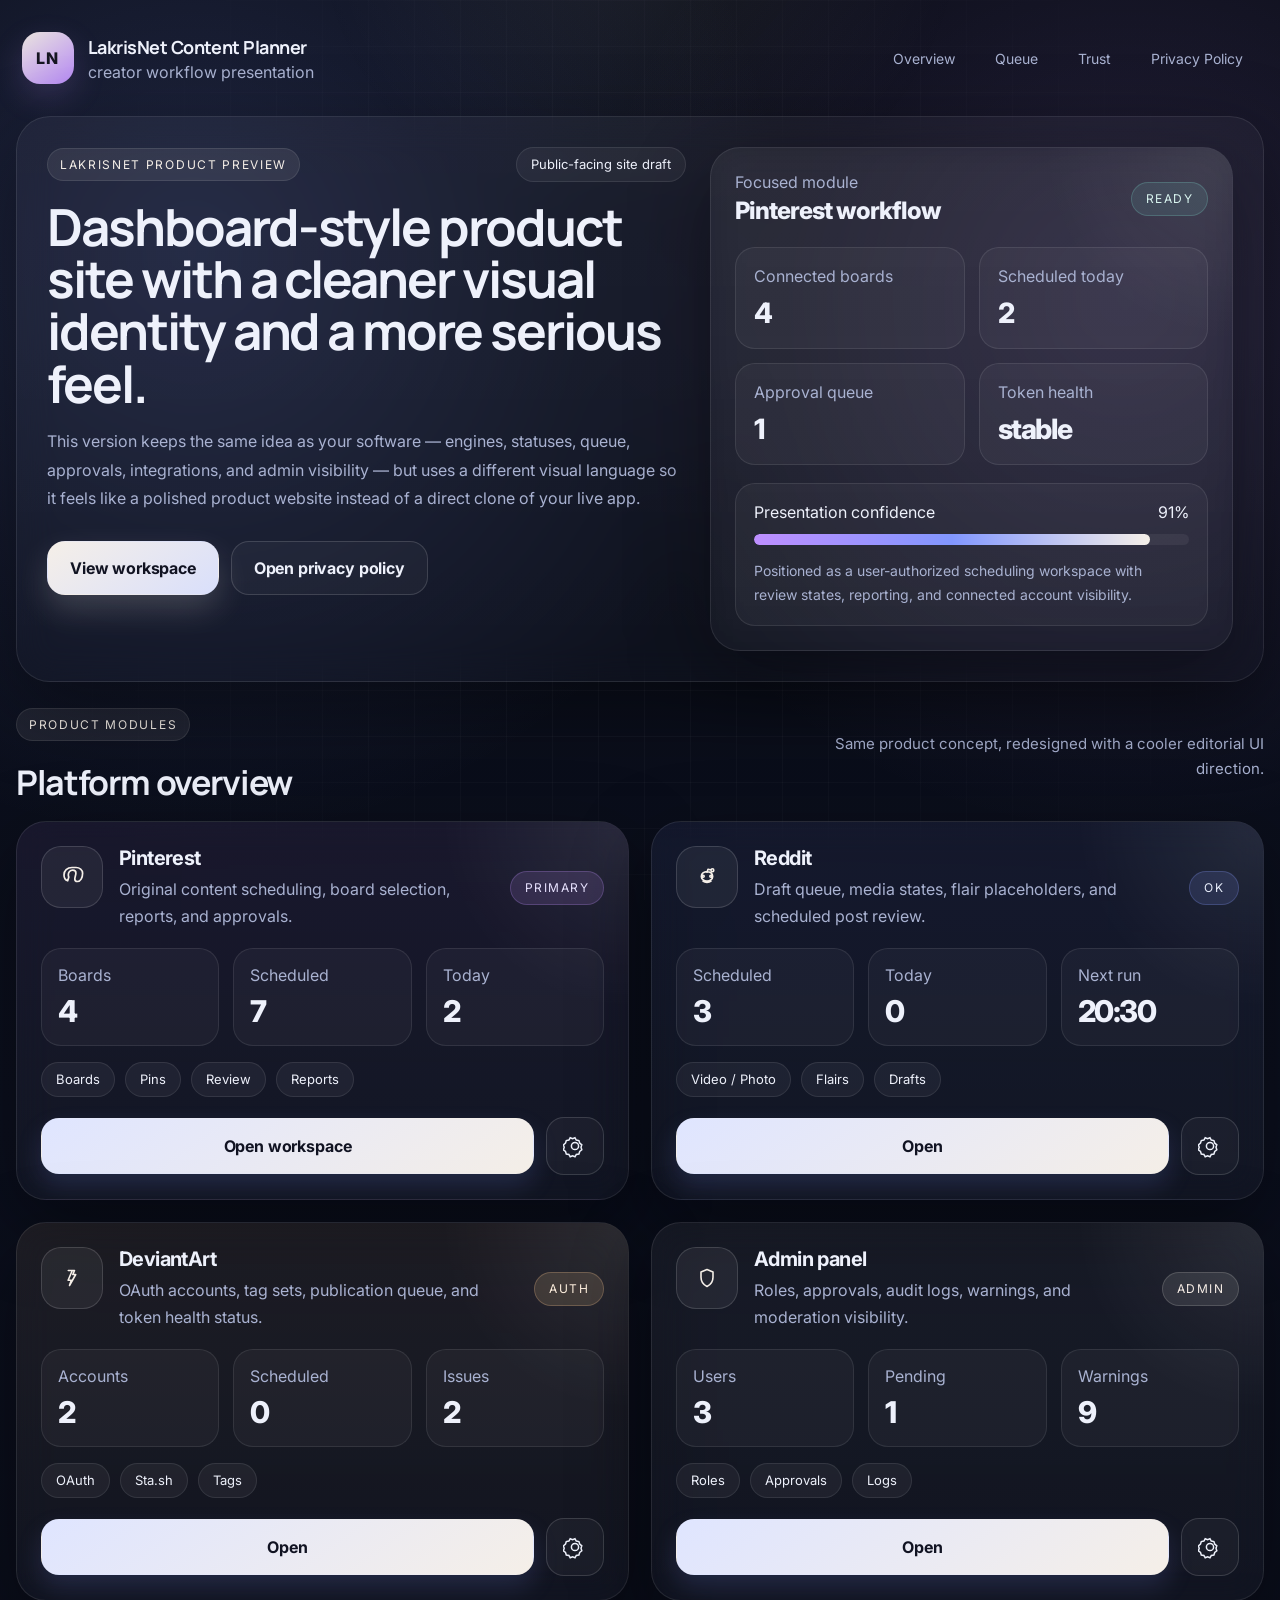
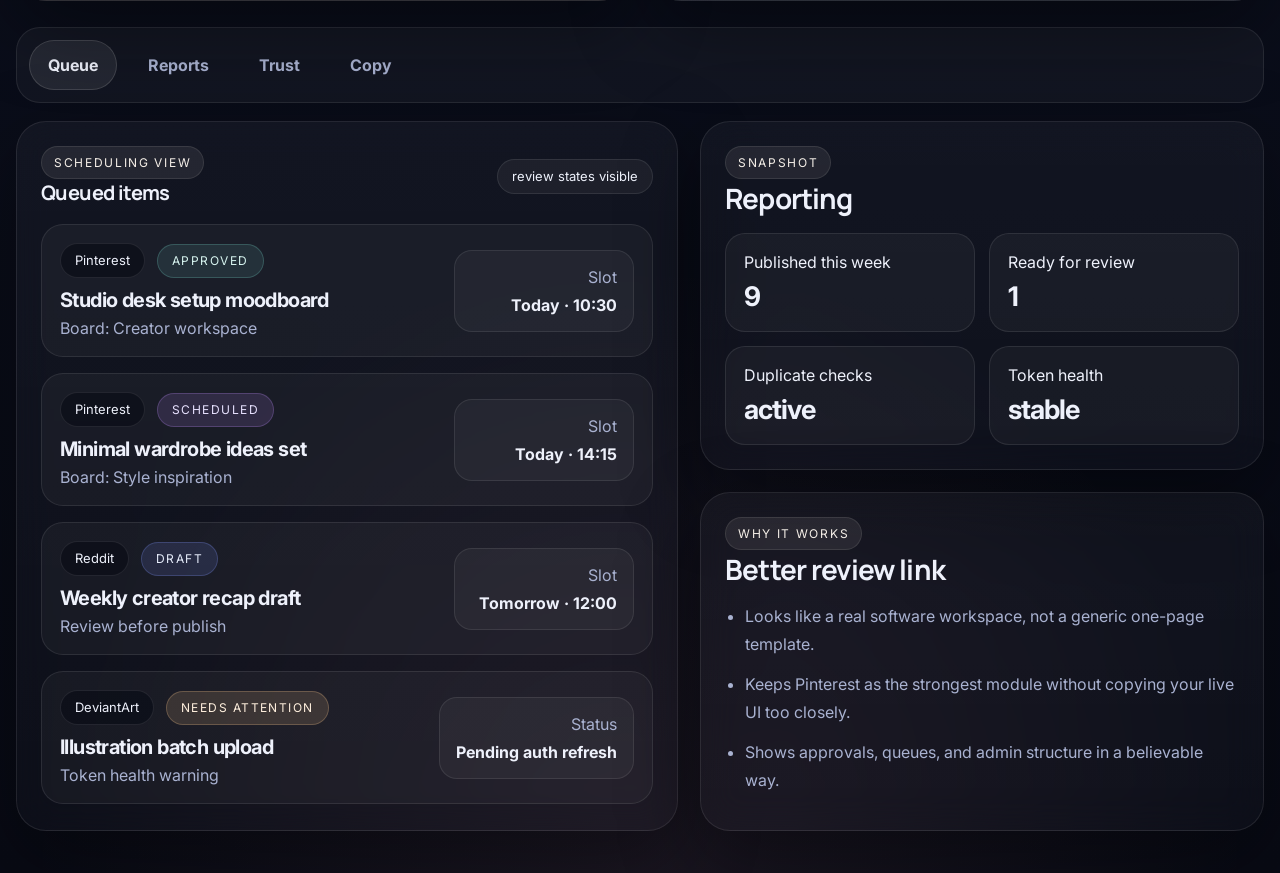
==== index.html @ 3a04eeb3 "v2" ====
<!doctype html>
<html lang="en">
  <head>
    <meta charset="UTF-8" />
    <meta name="viewport" content="width=device-width, initial-scale=1.0" />
    <title>LakrisNet Content Planner</title>
    <meta
      name="description"
      content="LakrisNet Content Planner — a polished publishing workspace mockup for Pinterest-ready creator workflows."
    />
    <link rel="preconnect" href="https://fonts.googleapis.com" />
    <link rel="preconnect" href="https://fonts.gstatic.com" crossorigin />
    <link
      href="https://fonts.googleapis.com/css2?family=Inter:wght@400;500;600;700;800&family=Manrope:wght@600;700;800&display=swap"
      rel="stylesheet"
    />
    <link rel="stylesheet" href="styles.css" />
  </head>
  <body>
    <div class="site-bg"></div>
    <div class="page-shell">
      <header class="topbar">
        <a class="brand" href="#top">
          <span class="brand-mark">LN</span>
          <span class="brand-copy">
            <strong>LakrisNet Content Planner</strong>
            <span>creator workflow presentation</span>
          </span>
        </a>

        <nav class="topnav">
          <a href="#overview">Overview</a>
          <a href="#queue">Queue</a>
          <a href="#trust">Trust</a>
          <a href="privacy-policy.html">Privacy Policy</a>
        </nav>
      </header>

      <main>
        <section class="hero-panel" id="top">
          <div class="hero-copy">
            <div class="eyebrow-row">
              <span class="eyebrow">LakrisNet Product Preview</span>
              <span class="soft-pill">Public-facing site draft</span>
            </div>
            <h1>Dashboard-style product site with a cleaner visual identity and a more serious feel.</h1>
            <p>
              This version keeps the same idea as your software — engines, statuses, queue, approvals,
              integrations, and admin visibility — but uses a different visual language so it feels like a
              polished product website instead of a direct clone of your live app.
            </p>
            <div class="cta-row">
              <a class="btn btn-primary" href="#overview">View workspace</a>
              <a class="btn btn-secondary" href="privacy-policy.html">Open privacy policy</a>
            </div>
          </div>

          <aside class="hero-snapshot">
            <div class="snapshot-card">
              <div class="snapshot-top">
                <div>
                  <div class="snapshot-label">Focused module</div>
                  <div class="snapshot-title">Pinterest workflow</div>
                </div>
                <span class="badge badge-ready">ready</span>
              </div>

              <div class="snapshot-grid">
                <div class="stat-card">
                  <span class="stat-label">Connected boards</span>
                  <strong class="stat-value">4</strong>
                </div>
                <div class="stat-card">
                  <span class="stat-label">Scheduled today</span>
                  <strong class="stat-value">2</strong>
                </div>
                <div class="stat-card">
                  <span class="stat-label">Approval queue</span>
                  <strong class="stat-value">1</strong>
                </div>
                <div class="stat-card">
                  <span class="stat-label">Token health</span>
                  <strong class="stat-value">stable</strong>
                </div>
              </div>

              <div class="progress-card">
                <div class="progress-head">
                  <span>Presentation confidence</span>
                  <span>91%</span>
                </div>
                <div class="progress-track">
                  <span class="progress-fill"></span>
                </div>
                <p>
                  Positioned as a user-authorized scheduling workspace with review states, reporting, and
                  connected account visibility.
                </p>
              </div>
            </div>
          </aside>
        </section>

        <section class="workspace-block" id="overview">
          <div class="section-head">
            <div>
              <span class="section-kicker">Product modules</span>
              <h2>Platform overview</h2>
            </div>
            <div class="section-note">Same product concept, redesigned with a cooler editorial UI direction.</div>
          </div>

          <div class="engine-grid">
            <article class="engine-card accent-pinterest">
              <div class="engine-head">
                <div class="engine-id">
                  <span class="icon-wrap">
                    <svg viewBox="0 0 24 24" aria-hidden="true"><path d="M12 2.5c-4.9 0-8 3.3-8 7.4 0 2.8 1.3 5 3.7 5.9l1.1-3.7c-.3-.7-.5-1.5-.5-2.4 0-2.4 1.7-4.6 4.4-4.6 2.1 0 3.2 1.3 3.2 2.9 0 1.8-1.1 4.4-1.1 5.9 0 1.4 1 2.6 2.6 2.6 3.1 0 5.2-3.7 5.2-8.2 0-3.5-3-5.8-6.6-5.8z" fill="none" stroke="currentColor" stroke-width="1.7" stroke-linecap="round" stroke-linejoin="round"/></svg>
                  </span>
                  <div>
                    <h3>Pinterest</h3>
                    <p>Original content scheduling, board selection, reports, and approvals.</p>
                  </div>
                </div>
                <span class="badge badge-primary">primary</span>
              </div>

              <div class="metric-row">
                <div class="mini-metric"><span>Boards</span><strong>4</strong></div>
                <div class="mini-metric"><span>Scheduled</span><strong>7</strong></div>
                <div class="mini-metric"><span>Today</span><strong>2</strong></div>
              </div>

              <div class="chip-row">
                <span class="chip">Boards</span>
                <span class="chip">Pins</span>
                <span class="chip">Review</span>
                <span class="chip">Reports</span>
              </div>

              <div class="card-actions">
                <button class="btn btn-card">Open workspace</button>
                <button class="icon-btn" aria-label="Pinterest settings">
                  <svg viewBox="0 0 24 24"><path d="M12 3.8l1.3 2.3 2.6.5.8 2.5 2.1 1.7-.8 2.5.8 2.5-2.1 1.7-.8 2.5-2.6.5-1.3 2.3-2.4-1-2.4 1-1.3-2.3-2.6-.5-.8-2.5-2.1-1.7.8-2.5-.8-2.5 2.1-1.7.8-2.5 2.6-.5 1.3-2.3 2.4 1zM12 8.4A3.6 3.6 0 1 0 12 15.6A3.6 3.6 0 1 0 12 8.4z" fill="none" stroke="currentColor" stroke-width="1.5"/></svg>
                </button>
              </div>
            </article>

            <article class="engine-card accent-reddit">
              <div class="engine-head">
                <div class="engine-id">
                  <span class="icon-wrap">
                    <svg viewBox="0 0 24 24" aria-hidden="true"><path d="M8 16.2c1 .8 2.4 1.2 4 1.2s3-.4 4-1.2M8.2 10.2a1 1 0 1 0 0 2 1 1 0 0 0 0-2zm7.6 0a1 1 0 1 0 0 2 1 1 0 0 0 0-2zM12 7.3l1-3 3 .7M6.3 11.4c0-2.7 2.6-4.8 5.7-4.8 3.1 0 5.7 2.1 5.7 4.8 0 2.6-2.6 4.7-5.7 4.7-3.1 0-5.7-2.1-5.7-4.7zm11.1-4.8a1.4 1.4 0 1 0 0-2.8 1.4 1.4 0 0 0 0 2.8z" fill="none" stroke="currentColor" stroke-width="1.6" stroke-linecap="round" stroke-linejoin="round"/></svg>
                  </span>
                  <div>
                    <h3>Reddit</h3>
                    <p>Draft queue, media states, flair placeholders, and scheduled post review.</p>
                  </div>
                </div>
                <span class="badge badge-neutral">ok</span>
              </div>

              <div class="metric-row">
                <div class="mini-metric"><span>Scheduled</span><strong>3</strong></div>
                <div class="mini-metric"><span>Today</span><strong>0</strong></div>
                <div class="mini-metric"><span>Next run</span><strong>20:30</strong></div>
              </div>

              <div class="chip-row">
                <span class="chip">Video / Photo</span>
                <span class="chip">Flairs</span>
                <span class="chip">Drafts</span>
              </div>

              <div class="card-actions">
                <button class="btn btn-card">Open</button>
                <button class="icon-btn" aria-label="Reddit settings">
                  <svg viewBox="0 0 24 24"><path d="M12 3.8l1.3 2.3 2.6.5.8 2.5 2.1 1.7-.8 2.5.8 2.5-2.1 1.7-.8 2.5-2.6.5-1.3 2.3-2.4-1-2.4 1-1.3-2.3-2.6-.5-.8-2.5-2.1-1.7.8-2.5-.8-2.5 2.1-1.7.8-2.5 2.6-.5 1.3-2.3 2.4 1zM12 8.4A3.6 3.6 0 1 0 12 15.6A3.6 3.6 0 1 0 12 8.4z" fill="none" stroke="currentColor" stroke-width="1.5"/></svg>
                </button>
              </div>
            </article>

            <article class="engine-card accent-da">
              <div class="engine-head">
                <div class="engine-id">
                  <span class="icon-wrap">
                    <svg viewBox="0 0 24 24" aria-hidden="true"><path d="M8.3 4.5h6.2l-1.7 4h2.9l-6.2 11 1.8-5.2H8.1l4.2-9.8z" fill="none" stroke="currentColor" stroke-width="1.6" stroke-linejoin="round"/></svg>
                  </span>
                  <div>
                    <h3>DeviantArt</h3>
                    <p>OAuth accounts, tag sets, publication queue, and token health status.</p>
                  </div>
                </div>
                <span class="badge badge-warning">auth</span>
              </div>

              <div class="metric-row">
                <div class="mini-metric"><span>Accounts</span><strong>2</strong></div>
                <div class="mini-metric"><span>Scheduled</span><strong>0</strong></div>
                <div class="mini-metric"><span>Issues</span><strong>2</strong></div>
              </div>

              <div class="chip-row">
                <span class="chip">OAuth</span>
                <span class="chip">Sta.sh</span>
                <span class="chip">Tags</span>
              </div>

              <div class="card-actions">
                <button class="btn btn-card">Open</button>
                <button class="icon-btn" aria-label="DeviantArt settings">
                  <svg viewBox="0 0 24 24"><path d="M12 3.8l1.3 2.3 2.6.5.8 2.5 2.1 1.7-.8 2.5.8 2.5-2.1 1.7-.8 2.5-2.6.5-1.3 2.3-2.4-1-2.4 1-1.3-2.3-2.6-.5-.8-2.5-2.1-1.7.8-2.5-.8-2.5 2.1-1.7.8-2.5 2.6-.5 1.3-2.3 2.4 1zM12 8.4A3.6 3.6 0 1 0 12 15.6A3.6 3.6 0 1 0 12 8.4z" fill="none" stroke="currentColor" stroke-width="1.5"/></svg>
                </button>
              </div>
            </article>

            <article class="engine-card accent-admin">
              <div class="engine-head">
                <div class="engine-id">
                  <span class="icon-wrap">
                    <svg viewBox="0 0 24 24" aria-hidden="true"><path d="M12 3.6l6 2.4v5.3c0 4-2.4 7.5-6 9.1-3.6-1.6-6-5.1-6-9.1V6l6-2.4z" fill="none" stroke="currentColor" stroke-width="1.6" stroke-linejoin="round"/></svg>
                  </span>
                  <div>
                    <h3>Admin panel</h3>
                    <p>Roles, approvals, audit logs, warnings, and moderation visibility.</p>
                  </div>
                </div>
                <span class="badge badge-soft">admin</span>
              </div>

              <div class="metric-row">
                <div class="mini-metric"><span>Users</span><strong>3</strong></div>
                <div class="mini-metric"><span>Pending</span><strong>1</strong></div>
                <div class="mini-metric"><span>Warnings</span><strong>9</strong></div>
              </div>

              <div class="chip-row">
                <span class="chip">Roles</span>
                <span class="chip">Approvals</span>
                <span class="chip">Logs</span>
              </div>

              <div class="card-actions">
                <button class="btn btn-card">Open</button>
                <button class="icon-btn" aria-label="Admin settings">
                  <svg viewBox="0 0 24 24"><path d="M12 3.8l1.3 2.3 2.6.5.8 2.5 2.1 1.7-.8 2.5.8 2.5-2.1 1.7-.8 2.5-2.6.5-1.3 2.3-2.4-1-2.4 1-1.3-2.3-2.6-.5-.8-2.5-2.1-1.7.8-2.5-.8-2.5 2.1-1.7.8-2.5 2.6-.5 1.3-2.3 2.4 1zM12 8.4A3.6 3.6 0 1 0 12 15.6A3.6 3.6 0 1 0 12 8.4z" fill="none" stroke="currentColor" stroke-width="1.5"/></svg>
                </button>
              </div>
            </article>
          </div>
        </section>

        <section class="tab-block" id="queue">
          <div class="tabs" role="tablist" aria-label="site sections">
            <button class="tab-btn is-active" data-tab="queue-panel">Queue</button>
            <button class="tab-btn" data-tab="reports-panel">Reports</button>
            <button class="tab-btn" data-tab="trust-panel">Trust</button>
            <button class="tab-btn" data-tab="copy-panel">Copy</button>
          </div>

          <div class="tab-panel is-active" id="queue-panel">
            <div class="queue-layout">
              <div class="surface-panel">
                <div class="panel-head">
                  <div>
                    <span class="section-kicker">Scheduling view</span>
                    <h2>Queued items</h2>
                  </div>
                  <span class="soft-pill">review states visible</span>
                </div>

                <div class="queue-list">
                  <article class="queue-card">
                    <div>
                      <div class="queue-tags"><span class="chip chip-dark">Pinterest</span><span class="badge badge-ready">approved</span></div>
                      <h3>Studio desk setup moodboard</h3>
                      <p>Board: Creator workspace</p>
                    </div>
                    <div class="queue-slot">
                      <span>Slot</span>
                      <strong>Today · 10:30</strong>
                    </div>
                  </article>

                  <article class="queue-card">
                    <div>
                      <div class="queue-tags"><span class="chip chip-dark">Pinterest</span><span class="badge badge-primary">scheduled</span></div>
                      <h3>Minimal wardrobe ideas set</h3>
                      <p>Board: Style inspiration</p>
                    </div>
                    <div class="queue-slot">
                      <span>Slot</span>
                      <strong>Today · 14:15</strong>
                    </div>
                  </article>

                  <article class="queue-card">
                    <div>
                      <div class="queue-tags"><span class="chip chip-dark">Reddit</span><span class="badge badge-neutral">draft</span></div>
                      <h3>Weekly creator recap draft</h3>
                      <p>Review before publish</p>
                    </div>
                    <div class="queue-slot">
                      <span>Slot</span>
                      <strong>Tomorrow · 12:00</strong>
                    </div>
                  </article>

                  <article class="queue-card">
                    <div>
                      <div class="queue-tags"><span class="chip chip-dark">DeviantArt</span><span class="badge badge-warning">needs attention</span></div>
                      <h3>Illustration batch upload</h3>
                      <p>Token health warning</p>
                    </div>
                    <div class="queue-slot">
                      <span>Status</span>
                      <strong>Pending auth refresh</strong>
                    </div>
                  </article>
                </div>
              </div>

              <aside class="stack-col">
                <div class="surface-panel compact-panel">
                  <div class="panel-head small-head">
                    <div>
                      <span class="section-kicker">Snapshot</span>
                      <h2>Reporting</h2>
                    </div>
                  </div>
                  <div class="summary-grid">
                    <div class="summary-card"><span>Published this week</span><strong>9</strong></div>
                    <div class="summary-card"><span>Ready for review</span><strong>1</strong></div>
                    <div class="summary-card"><span>Duplicate checks</span><strong>active</strong></div>
                    <div class="summary-card"><span>Token health</span><strong>stable</strong></div>
                  </div>
                </div>

                <div class="surface-panel compact-panel">
                  <div class="panel-head small-head">
                    <div>
                      <span class="section-kicker">Why it works</span>
                      <h2>Better review link</h2>
                    </div>
                  </div>
                  <ul class="bullet-list">
                    <li>Looks like a real software workspace, not a generic one-page template.</li>
                    <li>Keeps Pinterest as the strongest module without copying your live UI too closely.</li>
                    <li>Shows approvals, queues, and admin structure in a believable way.</li>
                  </ul>
                </div>
              </aside>
            </div>
          </div>

          <div class="tab-panel" id="reports-panel">
            <div class="dual-grid">
              <div class="surface-panel">
                <div class="panel-head">
                  <div>
                    <span class="section-kicker">First-party metrics</span>
                    <h2>Workspace reporting</h2>
                  </div>
                  <span class="soft-pill">same-account framing</span>
                </div>
                <div class="report-grid">
                  <div class="report-card"><span>Connected engines</span><strong>4</strong><p>Visible platform status overview</p></div>
                  <div class="report-card"><span>Scheduled items</span><strong>11</strong><p>Queue and approval friendly presentation</p></div>
                  <div class="report-card"><span>Approval queue</span><strong>1</strong><p>Optional internal review step</p></div>
                  <div class="report-card"><span>Audit events</span><strong>29</strong><p>Public product framing only</p></div>
                </div>
              </div>

              <div class="surface-panel">
                <div class="panel-head">
                  <div>
                    <span class="section-kicker">Module note</span>
                    <h2>Pinterest emphasis</h2>
                  </div>
                </div>
                <p class="panel-copy">
                  The site language frames Pinterest as an OAuth-based workflow for original or authorized content,
                  with board choice, scheduling, reporting, and optional review. That makes the public page look
                  more intentional and easier to defend during review.
                </p>
              </div>
            </div>
          </div>

          <div class="tab-panel" id="trust-panel">
            <div class="trust-grid" id="trust">
              <article class="trust-card">
                <h3>OAuth-based connections</h3>
                <p>Connected accounts are shown as user-authorized integrations with clear status visibility.</p>
              </article>
              <article class="trust-card">
                <h3>Approval workflow</h3>
                <p>Publishing is presented as a controlled queue with optional review and audit visibility.</p>
              </article>
              <article class="trust-card">
                <h3>First-party reporting</h3>
                <p>The public site positions reporting around the same account that scheduled the content.</p>
              </article>
              <article class="trust-card">
                <h3>Clean product framing</h3>
                <p>The copy avoids spammy wording and reads like a creator workspace for original content.</p>
              </article>
            </div>
          </div>

          <div class="tab-panel" id="copy-panel">
            <div class="dual-grid">
              <div class="surface-panel">
                <div class="panel-head">
                  <div>
                    <span class="section-kicker">Suggested site copy</span>
                    <h2>Public product summary</h2>
                  </div>
                </div>
                <div class="copy-block">
                  <p>
                    LakrisNet Content Planner is a publishing workspace for creators and small teams who manage
                    original content across connected platforms.
                  </p>
                  <p>
                    The Pinterest module lets an authenticated user connect their own account, choose boards,
                    prepare visual content, schedule individual Pins, and review posting status and first-party
                    performance information for that same account.
                  </p>
                  <p>
                    The product is presented as a controlled workflow tool with optional review, audit visibility,
                    and duplicate-prevention checks. It is not framed as a bulk automation or engagement
                    manipulation service.
                  </p>
                </div>
              </div>

              <div class="surface-panel">
                <div class="panel-head">
                  <div>
                    <span class="section-kicker">Design note</span>
                    <h2>What changed</h2>
                  </div>
                </div>
                <ul class="bullet-list">
                  <li>Different palette: navy, plum, indigo, pearl.</li>
                  <li>Buttons and icon containers are larger and cleaner.</li>
                  <li>Structure still mirrors your product idea: modules, queue, reports, admin.</li>
                </ul>
              </div>
            </div>
          </div>
        </section>
      </main>
    </div>

    <script src="app.js"></script>
  </body>
</html>
---- styles.css ----
:root {
  --bg: #0a0d18;
  --bg-2: #111528;
  --panel: rgba(19, 24, 44, 0.82);
  --panel-2: rgba(255, 255, 255, 0.04);
  --line: rgba(255, 255, 255, 0.09);
  --line-strong: rgba(255, 255, 255, 0.14);
  --text: #eef1fb;
  --muted: #a9b2d1;
  --subtle: #7f88ab;
  --blue: #8297ff;
  --plum: #be8fff;
  --pearl: #f5efe8;
  --amber: #ffc98d;
  --rose: #f4a4b8;
  --shadow: 0 26px 80px rgba(0, 0, 0, 0.38);
  --radius-xl: 30px;
  --radius-lg: 22px;
  --radius-md: 16px;
}

* { box-sizing: border-box; }
html { scroll-behavior: smooth; }
body {
  margin: 0;
  min-height: 100vh;
  font-family: Inter, system-ui, sans-serif;
  color: var(--text);
  background: radial-gradient(circle at 15% 10%, rgba(130, 151, 255, 0.18), transparent 24%),
    radial-gradient(circle at 88% 12%, rgba(190, 143, 255, 0.14), transparent 22%),
    radial-gradient(circle at 50% 100%, rgba(244, 164, 184, 0.08), transparent 24%),
    linear-gradient(180deg, #090c16 0%, #0b0f1d 45%, #080a14 100%);
}

body::before {
  content: "";
  position: fixed;
  inset: 0;
  background-image: linear-gradient(rgba(255,255,255,0.03) 1px, transparent 1px), linear-gradient(90deg, rgba(255,255,255,0.03) 1px, transparent 1px);
  background-size: 46px 46px;
  mask-image: radial-gradient(circle at center, black 35%, transparent 88%);
  pointer-events: none;
}

.site-bg {
  position: fixed;
  inset: 0;
  background: radial-gradient(circle at 50% -10%, rgba(245, 239, 232, 0.08), transparent 28%);
  pointer-events: none;
}

.page-shell {
  position: relative;
  width: min(1440px, calc(100% - 32px));
  margin: 0 auto;
  padding: 20px 0 42px;
}

.topbar {
  display: flex;
  align-items: center;
  justify-content: space-between;
  gap: 24px;
  padding: 12px 6px 24px;
}

.brand {
  display: inline-flex;
  align-items: center;
  gap: 14px;
  text-decoration: none;
  color: var(--text);
}

.brand-mark {
  display: grid;
  place-items: center;
  width: 52px;
  height: 52px;
  border-radius: 18px;
  background: linear-gradient(145deg, rgba(245, 239, 232, 0.95), rgba(190, 143, 255, 0.95));
  color: #161621;
  font-weight: 800;
  letter-spacing: .08em;
  box-shadow: 0 12px 32px rgba(190, 143, 255, 0.18);
}

.brand-copy {
  display: flex;
  flex-direction: column;
  gap: 3px;
}

.brand-copy strong {
  font-family: Manrope, Inter, sans-serif;
  font-size: 18px;
  letter-spacing: -.03em;
}

.brand-copy span,
.topnav a,
.section-note,
.snapshot-label,
.stat-label,
.mini-metric span,
.queue-card p,
.queue-slot span,
.panel-copy,
.report-card p,
.policy-main p,
.small-note,
.policy-updated,
.bullet-list li {
  color: var(--muted);
}

.topnav {
  display: flex;
  align-items: center;
  gap: 10px;
  flex-wrap: wrap;
}

.topnav a {
  text-decoration: none;
  font-size: 14px;
  padding: 10px 14px;
  border-radius: 999px;
  border: 1px solid transparent;
  transition: .2s ease;
}

.topnav a:hover {
  border-color: var(--line);
  background: rgba(255,255,255,0.04);
  color: var(--text);
}

.hero-panel,
.workspace-block,
.tab-block,
.policy-main {
  margin-top: 8px;
}

.hero-panel {
  display: grid;
  grid-template-columns: 1.1fr .9fr;
  gap: 24px;
  padding: 30px;
  background: linear-gradient(180deg, rgba(255,255,255,0.04), rgba(255,255,255,0.02));
  border: 1px solid var(--line);
  border-radius: 34px;
  box-shadow: var(--shadow);
  backdrop-filter: blur(18px);
}

.eyebrow-row,
.section-head,
.engine-head,
.snapshot-top,
.panel-head,
.queue-tags,
.progress-head,
.card-actions,
.cta-row,
.section-head,
.policy-hero {
  display: flex;
  align-items: center;
  justify-content: space-between;
  gap: 12px;
}

.eyebrow,
.section-kicker {
  display: inline-flex;
  align-items: center;
  padding: 8px 12px;
  border-radius: 999px;
  font-size: 12px;
  text-transform: uppercase;
  letter-spacing: .14em;
  color: var(--pearl);
  background: rgba(245, 239, 232, 0.08);
  border: 1px solid rgba(245, 239, 232, 0.1);
}

.soft-pill,
.badge,
.chip,
.tab-btn {
  display: inline-flex;
  align-items: center;
  justify-content: center;
  border-radius: 999px;
  line-height: 1;
}

.soft-pill {
  padding: 10px 14px;
  font-size: 13px;
  color: var(--text);
  background: rgba(255,255,255,0.05);
  border: 1px solid var(--line);
}

.hero-copy h1,
.surface-panel h2,
.policy-hero h1,
.workspace-block h2 {
  margin: 18px 0 0;
  font-family: Manrope, Inter, sans-serif;
  letter-spacing: -.04em;
}

.hero-copy h1 {
  font-size: clamp(38px, 4vw, 58px);
  line-height: 1.02;
  max-width: 760px;
}

.hero-copy p {
  max-width: 760px;
  margin: 18px 0 0;
  font-size: 16px;
  line-height: 1.8;
  color: var(--muted);
}

.cta-row {
  justify-content: flex-start;
  margin-top: 28px;
  flex-wrap: wrap;
}

.btn {
  appearance: none;
  border: 1px solid transparent;
  border-radius: 18px;
  font: inherit;
  font-weight: 700;
  letter-spacing: -.01em;
  cursor: pointer;
  transition: transform .18s ease, border-color .18s ease, background .18s ease, box-shadow .18s ease;
  text-decoration: none;
}

.btn:hover,
.icon-btn:hover,
.tab-btn:hover { transform: translateY(-1px); }

.btn-primary {
  padding: 16px 22px;
  color: #111322;
  background: linear-gradient(145deg, var(--pearl), #d9dffb);
  box-shadow: 0 14px 32px rgba(245, 239, 232, 0.18);
}

.btn-secondary {
  padding: 16px 22px;
  color: var(--text);
  border-color: var(--line-strong);
  background: rgba(255,255,255,0.04);
}

.hero-snapshot {
  display: flex;
}

.snapshot-card,
.surface-panel,
.engine-card {
  background: linear-gradient(180deg, rgba(255,255,255,0.04), rgba(255,255,255,0.025));
  border: 1px solid var(--line);
  border-radius: var(--radius-xl);
  box-shadow: var(--shadow);
  backdrop-filter: blur(18px);
}

.snapshot-card {
  width: 100%;
  padding: 24px;
  position: relative;
  overflow: hidden;
}

.snapshot-card::after,
.engine-card::after {
  content: "";
  position: absolute;
  inset: 0;
  background: radial-gradient(circle at top right, rgba(255,255,255,0.08), transparent 26%);
  pointer-events: none;
}

.snapshot-title {
  margin-top: 4px;
  font-size: 24px;
  font-weight: 800;
  letter-spacing: -.04em;
}

.badge {
  padding: 10px 14px;
  font-size: 12px;
  text-transform: uppercase;
  letter-spacing: .12em;
  border: 1px solid transparent;
}

.badge-ready { color: #d8f5f0; background: rgba(112, 203, 192, 0.12); border-color: rgba(112, 203, 192, 0.25); }
.badge-primary { color: #e8e2ff; background: rgba(190, 143, 255, 0.14); border-color: rgba(190, 143, 255, 0.24); }
.badge-neutral { color: #e8eefc; background: rgba(130, 151, 255, 0.14); border-color: rgba(130, 151, 255, 0.24); }
.badge-warning { color: #fff0de; background: rgba(255, 201, 141, 0.14); border-color: rgba(255, 201, 141, 0.24); }
.badge-soft { color: #f6ece5; background: rgba(245, 239, 232, 0.1); border-color: rgba(245, 239, 232, 0.16); }

.snapshot-grid,
.metric-row,
.report-grid,
.summary-grid,
.policy-grid {
  display: grid;
  gap: 14px;
}

.snapshot-grid { grid-template-columns: repeat(2, 1fr); margin-top: 22px; }
.stat-card,
.mini-metric,
.summary-card,
.report-card,
.policy-card {
  background: rgba(255,255,255,0.04);
  border: 1px solid var(--line);
  border-radius: 20px;
}

.stat-card { padding: 18px; }
.stat-value {
  display: block;
  margin-top: 10px;
  font-size: 28px;
  font-weight: 800;
  letter-spacing: -.05em;
}

.progress-card {
  margin-top: 18px;
  padding: 18px;
  border-radius: 20px;
  background: rgba(255,255,255,0.04);
  border: 1px solid var(--line);
}

.progress-track {
  height: 11px;
  margin-top: 12px;
  background: rgba(255,255,255,0.06);
  border-radius: 999px;
  overflow: hidden;
}

.progress-fill {
  display: block;
  width: 91%;
  height: 100%;
  border-radius: inherit;
  background: linear-gradient(90deg, var(--plum), var(--blue), var(--pearl));
}

.progress-card p {
  margin: 14px 0 0;
  font-size: 14px;
  line-height: 1.7;
  color: var(--muted);
}

.workspace-block { margin-top: 26px; }
.section-head { margin-bottom: 16px; flex-wrap: wrap; }
.workspace-block h2 { font-size: 34px; }
.section-note { max-width: 480px; font-size: 15px; line-height: 1.7; text-align: right; }

.engine-grid {
  display: grid;
  grid-template-columns: repeat(2, minmax(0, 1fr));
  gap: 22px;
}

.engine-card {
  position: relative;
  overflow: hidden;
  padding: 24px;
}

.accent-pinterest { background-image: linear-gradient(180deg, rgba(190,143,255,0.08), rgba(255,255,255,0.03)); }
.accent-reddit { background-image: linear-gradient(180deg, rgba(130,151,255,0.08), rgba(255,255,255,0.03)); }
.accent-da { background-image: linear-gradient(180deg, rgba(255,201,141,0.08), rgba(255,255,255,0.03)); }
.accent-admin { background-image: linear-gradient(180deg, rgba(245,239,232,0.06), rgba(255,255,255,0.03)); }

.engine-id {
  display: flex;
  align-items: flex-start;
  gap: 16px;
}

.icon-wrap {
  display: grid;
  place-items: center;
  width: 62px;
  height: 62px;
  border-radius: 20px;
  background: rgba(255,255,255,0.06);
  border: 1px solid var(--line-strong);
  color: var(--pearl);
  flex-shrink: 0;
}

.icon-wrap svg,
.icon-btn svg { width: 24px; height: 24px; }

.engine-id h3,
.queue-card h3,
.policy-card h2,
.trust-card h3,
.surface-panel h2 { margin: 0; font-size: 20px; letter-spacing: -.03em; }
.engine-id p { margin: 6px 0 0; color: var(--muted); line-height: 1.7; }

.metric-row { grid-template-columns: repeat(3, minmax(0, 1fr)); margin-top: 18px; }
.mini-metric { padding: 16px; }
.mini-metric strong {
  display: block;
  margin-top: 8px;
  font-size: 30px;
  font-weight: 800;
  letter-spacing: -.05em;
}

.chip-row { display: flex; flex-wrap: wrap; gap: 10px; margin-top: 16px; }
.chip {
  padding: 10px 14px;
  font-size: 13px;
  color: var(--text);
  background: rgba(255,255,255,0.05);
  border: 1px solid var(--line);
}
.chip-dark { background: rgba(9, 12, 22, 0.62); }

.card-actions { margin-top: 20px; }
.card-actions .btn-card {
  flex: 1;
  padding: 17px 20px;
  color: #111322;
  background: linear-gradient(145deg, #dfe5ff, #f5efe8);
  box-shadow: 0 12px 26px rgba(130, 151, 255, 0.16);
}

.icon-btn {
  width: 58px;
  height: 58px;
  display: grid;
  place-items: center;
  border-radius: 18px;
  border: 1px solid var(--line-strong);
  background: rgba(255,255,255,0.04);
  color: var(--text);
  cursor: pointer;
  transition: transform .18s ease, background .18s ease, border-color .18s ease;
}

.tab-block { margin-top: 26px; }
.tabs {
  display: flex;
  flex-wrap: wrap;
  gap: 12px;
  padding: 12px;
  border-radius: 24px;
  background: rgba(255,255,255,0.04);
  border: 1px solid var(--line);
}

.tab-btn {
  border: 1px solid transparent;
  background: transparent;
  color: var(--muted);
  padding: 14px 18px;
  font: inherit;
  font-weight: 700;
  cursor: pointer;
}

.tab-btn.is-active {
  color: var(--text);
  background: rgba(255,255,255,0.08);
  border-color: var(--line-strong);
}

.tab-panel { display: none; margin-top: 18px; }
.tab-panel.is-active { display: block; }

.queue-layout,
.dual-grid {
  display: grid;
  gap: 22px;
}

.queue-layout { grid-template-columns: 1.08fr .92fr; }
.stack-col { display: grid; gap: 22px; }
.surface-panel { padding: 24px; }
.small-head h2 { font-size: 28px; }
.queue-list { display: grid; gap: 16px; margin-top: 18px; }
.queue-card {
  display: flex;
  justify-content: space-between;
  gap: 16px;
  align-items: center;
  padding: 18px;
  border-radius: 22px;
  background: rgba(255,255,255,0.04);
  border: 1px solid var(--line);
}

.queue-tags { justify-content: flex-start; flex-wrap: wrap; margin-bottom: 10px; }
.queue-card p { margin: 6px 0 0; }
.queue-slot {
  min-width: 180px;
  padding: 16px;
  border-radius: 18px;
  text-align: right;
  background: rgba(255,255,255,0.04);
  border: 1px solid var(--line);
}
.queue-slot strong { display: block; margin-top: 8px; font-size: 16px; }
.compact-panel { min-height: 100%; }
.summary-grid,
.report-grid { grid-template-columns: repeat(2, minmax(0, 1fr)); margin-top: 16px; }
.summary-card,
.report-card { padding: 18px; }
.summary-card strong,
.report-card strong {
  display: block;
  margin-top: 8px;
  font-size: 27px;
  letter-spacing: -.04em;
}

.bullet-list { margin: 14px 0 0; padding-left: 20px; }
.bullet-list li { margin-bottom: 12px; line-height: 1.75; }
.trust-grid {
  display: grid;
  grid-template-columns: repeat(4, minmax(0, 1fr));
  gap: 18px;
}
.trust-card {
  padding: 22px;
  border-radius: 24px;
  background: linear-gradient(180deg, rgba(255,255,255,0.05), rgba(255,255,255,0.03));
  border: 1px solid var(--line);
  box-shadow: var(--shadow);
}
.trust-card p,
.copy-block p { color: var(--muted); line-height: 1.75; }
.copy-block p + p { margin-top: 14px; }
.dual-grid { grid-template-columns: repeat(2, minmax(0, 1fr)); }
.panel-copy { margin-top: 16px; line-height: 1.8; }

.policy-shell { padding-bottom: 64px; }
.compact-topbar { padding-bottom: 14px; }
.policy-main { display: grid; gap: 20px; }
.policy-hero { flex-direction: column; align-items: flex-start; }
.policy-hero h1 { font-size: 44px; }
.policy-updated { margin-top: 8px; }
.policy-grid { grid-template-columns: repeat(2, minmax(0, 1fr)); }
.policy-card { padding: 22px; }
.policy-card p { line-height: 1.75; }

@media (max-width: 1180px) {
  .hero-panel,
  .queue-layout,
  .dual-grid,
  .trust-grid,
  .engine-grid,
  .policy-grid { grid-template-columns: 1fr; }
  .section-note { text-align: left; }
}

@media (max-width: 760px) {
  .page-shell { width: min(100% - 20px, 1440px); }
  .topbar { flex-direction: column; align-items: flex-start; }
  .hero-panel,
  .surface-panel,
  .snapshot-card,
  .engine-card { padding: 20px; }
  .hero-copy h1 { font-size: 34px; }
  .workspace-block h2,
  .surface-panel h2,
  .policy-hero h1 { font-size: 28px; }
  .snapshot-grid,
  .metric-row,
  .summary-grid,
  .report-grid { grid-template-columns: 1fr; }
  .queue-card { flex-direction: column; align-items: flex-start; }
  .queue-slot { width: 100%; text-align: left; min-width: 0; }
  .card-actions { flex-wrap: wrap; }
  .icon-btn { width: 100%; }
}
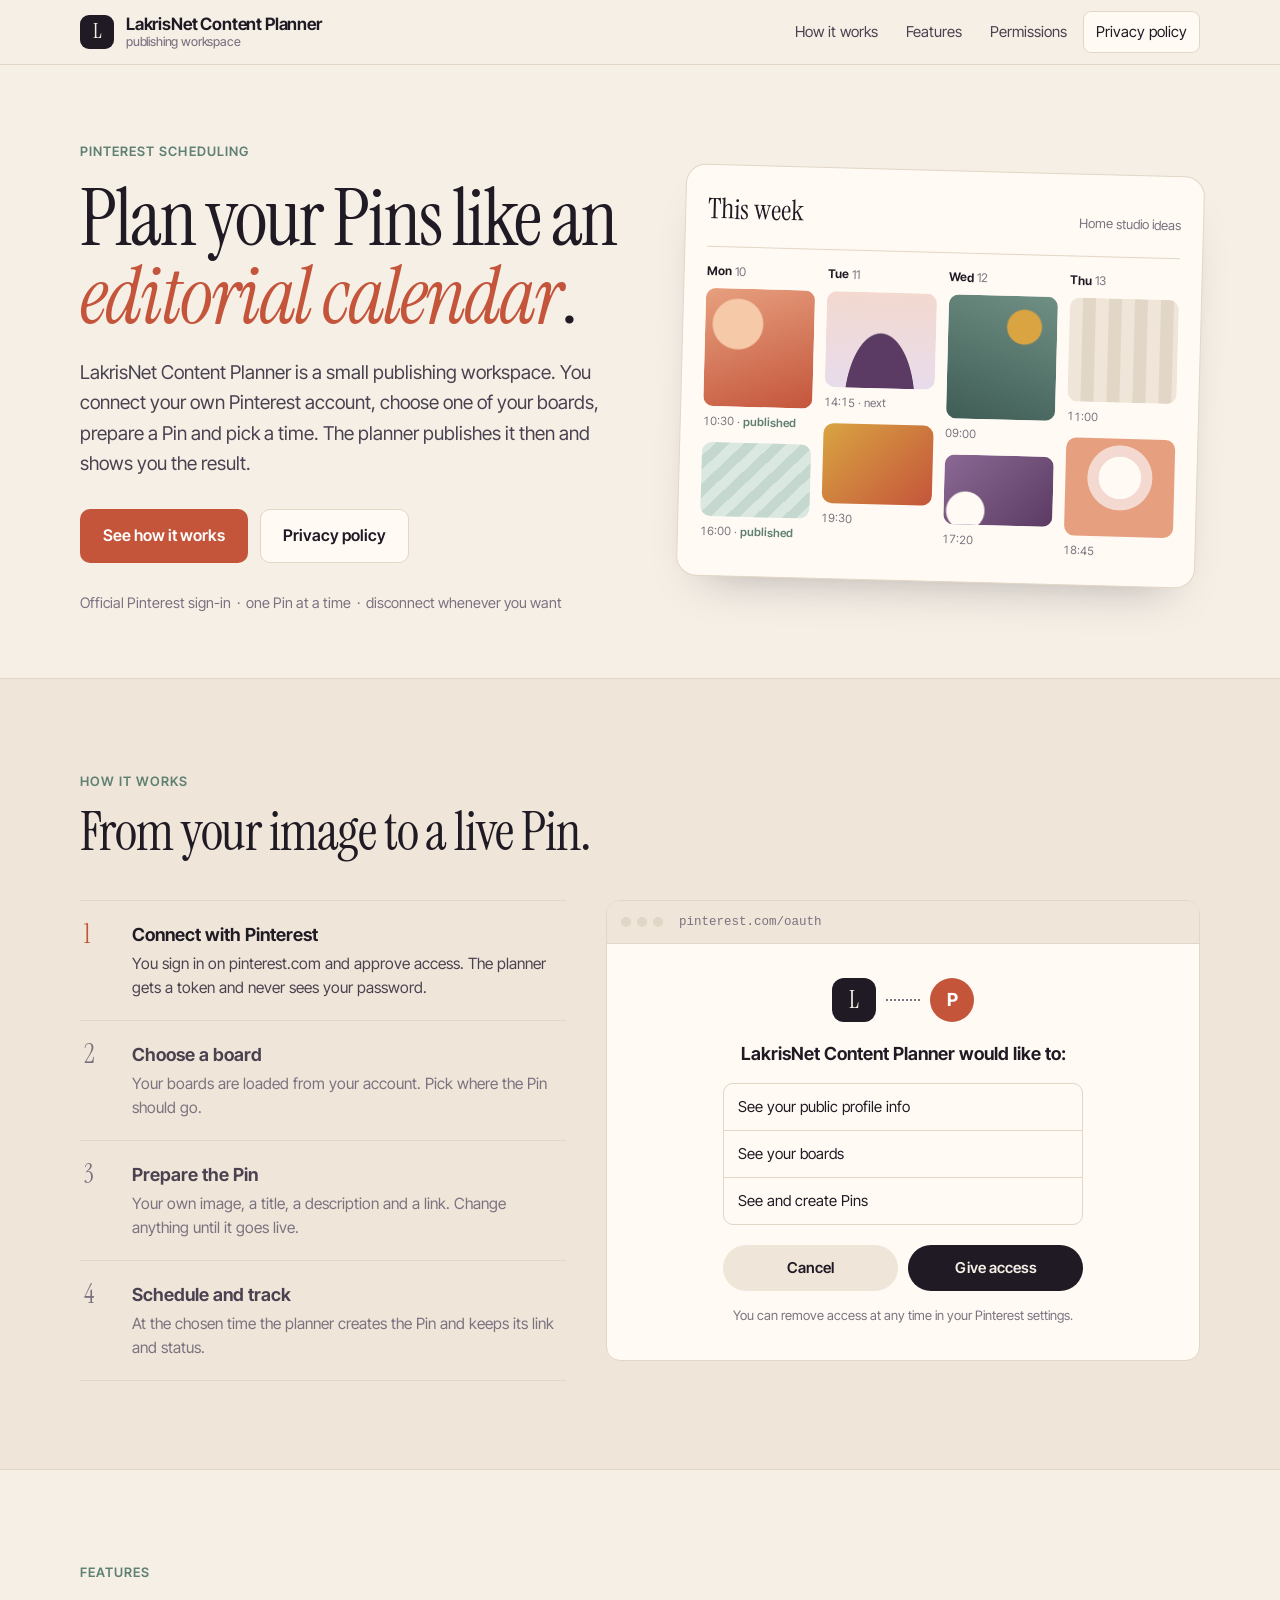
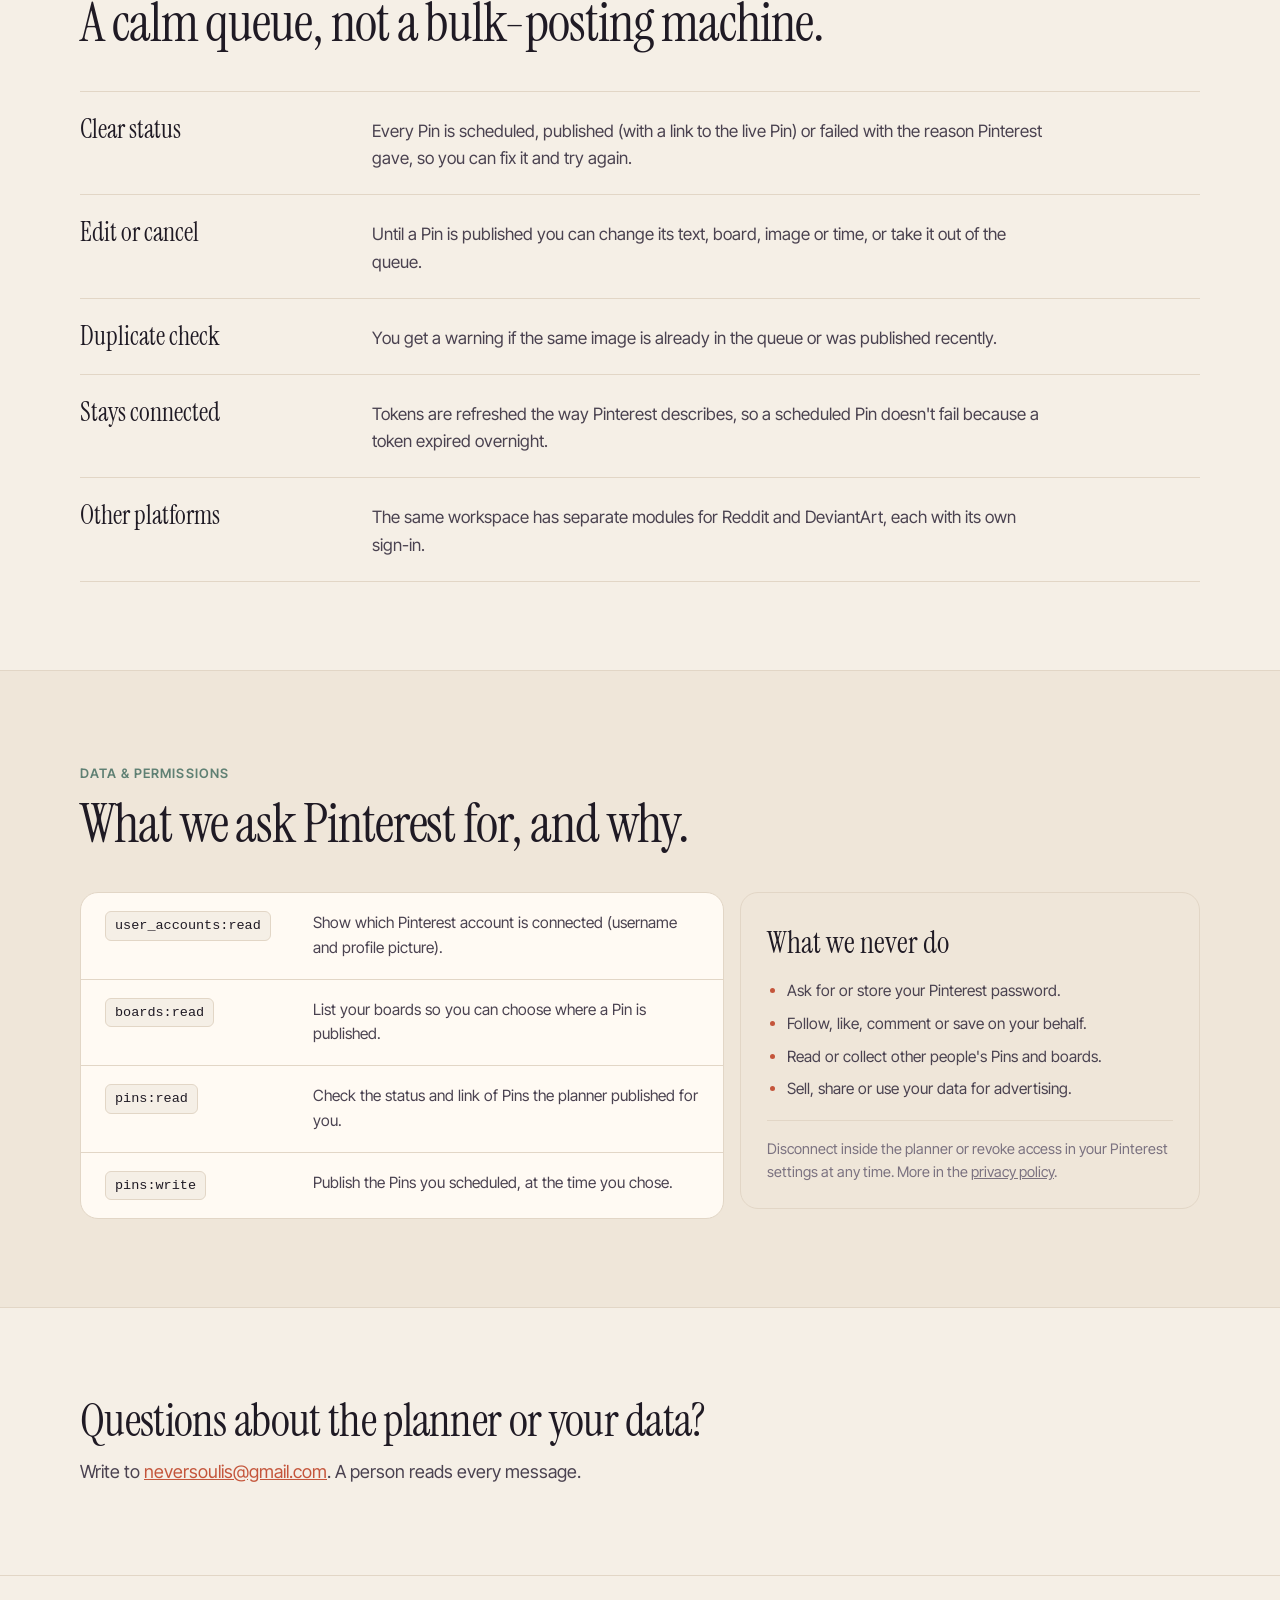
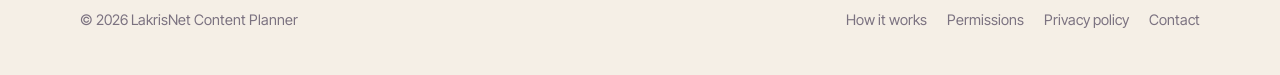
==== commit 592cadd7: "Add files via upload" ====
--- a/index.html
+++ b/index.html
@@ -6,454 +6,325 @@
     <title>LakrisNet Content Planner</title>
     <meta
       name="description"
-      content="LakrisNet Content Planner — a polished publishing workspace mockup for Pinterest-ready creator workflows."
+      content="LakrisNet Content Planner is a publishing workspace that lets creators connect their own Pinterest account, pick a board and schedule their own Pins."
     />
     <link rel="preconnect" href="https://fonts.googleapis.com" />
     <link rel="preconnect" href="https://fonts.gstatic.com" crossorigin />
     <link
-      href="https://fonts.googleapis.com/css2?family=Inter:wght@400;500;600;700;800&family=Manrope:wght@600;700;800&display=swap"
+      href="https://fonts.googleapis.com/css2?family=Instrument+Serif:ital@0;1&family=Inter+Tight:wght@400;500;600;700&display=swap"
       rel="stylesheet"
     />
     <link rel="stylesheet" href="styles.css" />
   </head>
   <body>
-    <div class="site-bg"></div>
-    <div class="page-shell">
-      <header class="topbar">
-        <a class="brand" href="#top">
-          <span class="brand-mark">LN</span>
-          <span class="brand-copy">
-            <strong>LakrisNet Content Planner</strong>
-            <span>creator workflow presentation</span>
-          </span>
+    <header class="topbar">
+      <div class="wrap">
+        <a class="brand" href="#top" aria-label="LakrisNet Content Planner, home">
+          <span class="brand-mark" aria-hidden="true">L</span>
+          <span class="brand-name">LakrisNet Content Planner<small>publishing workspace</small></span>
         </a>
-
-        <nav class="topnav">
-          <a href="#overview">Overview</a>
-          <a href="#queue">Queue</a>
-          <a href="#trust">Trust</a>
-          <a href="privacy-policy.html">Privacy Policy</a>
+        <nav class="nav" aria-label="Main">
+          <a href="#how">How it works</a>
+          <a href="#features">Features</a>
+          <a href="#permissions">Permissions</a>
+          <a class="nav-cta" href="privacy-policy.html">Privacy policy</a>
         </nav>
-      </header>
-
-      <main>
-        <section class="hero-panel" id="top">
-          <div class="hero-copy">
-            <div class="eyebrow-row">
-              <span class="eyebrow">LakrisNet Product Preview</span>
-              <span class="soft-pill">Public-facing site draft</span>
-            </div>
-            <h1>Dashboard-style product site with a cleaner visual identity and a more serious feel.</h1>
-            <p>
-              This version keeps the same idea as your software — engines, statuses, queue, approvals,
-              integrations, and admin visibility — but uses a different visual language so it feels like a
-              polished product website instead of a direct clone of your live app.
+      </div>
+    </header>
+
+    <main id="top">
+      <!-- Hero -->
+      <section class="hero">
+        <div class="wrap">
+          <div>
+            <span class="kicker">Pinterest scheduling</span>
+            <h1>Plan your Pins like an <em>editorial calendar</em>.</h1>
+            <p class="lead">
+              LakrisNet Content Planner is a small publishing workspace. You connect your own Pinterest
+              account, choose one of your boards, prepare a Pin and pick a time. The planner publishes it then
+              and shows you the result.
             </p>
             <div class="cta-row">
-              <a class="btn btn-primary" href="#overview">View workspace</a>
-              <a class="btn btn-secondary" href="privacy-policy.html">Open privacy policy</a>
-            </div>
-          </div>
-
-          <aside class="hero-snapshot">
-            <div class="snapshot-card">
-              <div class="snapshot-top">
-                <div>
-                  <div class="snapshot-label">Focused module</div>
-                  <div class="snapshot-title">Pinterest workflow</div>
+              <a class="btn btn-primary" href="#how">See how it works</a>
+              <a class="btn btn-ghost" href="privacy-policy.html">Privacy policy</a>
+            </div>
+            <p class="hero-note">
+              Official Pinterest sign-in &nbsp;·&nbsp; one Pin at a time &nbsp;·&nbsp; disconnect whenever you want
+            </p>
+          </div>
+
+          <div class="board" aria-hidden="true">
+            <div class="board-head">
+              <span class="board-title">This week</span>
+              <span class="board-sub">Home studio ideas</span>
+            </div>
+            <div class="week">
+              <div>
+                <div class="day-label"><b>Mon</b> 10</div>
+                <div class="pin art-1"></div>
+                <p class="pin-cap">10:30 · <span class="ok">published</span></p>
+                <div class="pin art-2"></div>
+                <p class="pin-cap">16:00 · <span class="ok">published</span></p>
+              </div>
+              <div>
+                <div class="day-label"><b>Tue</b> 11</div>
+                <div class="pin art-3"></div>
+                <p class="pin-cap">14:15 · next</p>
+                <div class="pin art-5"></div>
+                <p class="pin-cap">19:30</p>
+              </div>
+              <div>
+                <div class="day-label"><b>Wed</b> 12</div>
+                <div class="pin art-4"></div>
+                <p class="pin-cap">09:00</p>
+                <div class="pin art-7"></div>
+                <p class="pin-cap">17:20</p>
+              </div>
+              <div>
+                <div class="day-label"><b>Thu</b> 13</div>
+                <div class="pin art-6"></div>
+                <p class="pin-cap">11:00</p>
+                <div class="pin art-8"></div>
+                <p class="pin-cap">18:45</p>
+              </div>
+            </div>
+          </div>
+        </div>
+      </section>
+
+      <!-- How it works: steps on the left, what you see on the right -->
+      <section class="section section-alt" id="how">
+        <div class="wrap">
+          <div class="section-head">
+            <span class="kicker">How it works</span>
+            <h2>From your image to a live Pin.</h2>
+          </div>
+
+          <div class="flow">
+            <ol class="flow-steps" role="tablist" aria-label="Steps">
+              <li>
+                <button class="flow-step is-active" role="tab" aria-selected="true" aria-controls="screen-1" id="step-1">
+                  <span class="flow-num">1</span>
+                  <span>
+                    <strong>Connect with Pinterest</strong>
+                    <span class="flow-text">You sign in on pinterest.com and approve access. The planner gets a token
+                      and never sees your password.</span>
+                  </span>
+                </button>
+              </li>
+              <li>
+                <button class="flow-step" role="tab" aria-selected="false" aria-controls="screen-2" id="step-2">
+                  <span class="flow-num">2</span>
+                  <span>
+                    <strong>Choose a board</strong>
+                    <span class="flow-text">Your boards are loaded from your account. Pick where the Pin should go.</span>
+                  </span>
+                </button>
+              </li>
+              <li>
+                <button class="flow-step" role="tab" aria-selected="false" aria-controls="screen-3" id="step-3">
+                  <span class="flow-num">3</span>
+                  <span>
+                    <strong>Prepare the Pin</strong>
+                    <span class="flow-text">Your own image, a title, a description and a link. Change anything until it
+                      goes live.</span>
+                  </span>
+                </button>
+              </li>
+              <li>
+                <button class="flow-step" role="tab" aria-selected="false" aria-controls="screen-4" id="step-4">
+                  <span class="flow-num">4</span>
+                  <span>
+                    <strong>Schedule and track</strong>
+                    <span class="flow-text">At the chosen time the planner creates the Pin and keeps its link and status.</span>
+                  </span>
+                </button>
+              </li>
+            </ol>
+
+            <div class="flow-screen">
+              <div class="window-bar" aria-hidden="true"><i></i><i></i><i></i><span id="screen-url">pinterest.com/oauth</span></div>
+
+              <!-- 1. Consent -->
+              <div class="screen is-active" id="screen-1" role="tabpanel" aria-labelledby="step-1">
+                <div class="consent">
+                  <div class="consent-apps" aria-hidden="true">
+                    <span class="app-badge">L</span>
+                    <span class="consent-link"></span>
+                    <span class="app-badge app-badge-alt">P</span>
+                  </div>
+                  <h3>LakrisNet Content Planner would like to:</h3>
+                  <ul>
+                    <li>See your public profile info</li>
+                    <li>See your boards</li>
+                    <li>See and create Pins</li>
+                  </ul>
+                  <div class="consent-actions">
+                    <span class="fake-btn">Cancel</span>
+                    <span class="fake-btn fake-btn-dark">Give access</span>
+                  </div>
+                  <p class="consent-foot">You can remove access at any time in your Pinterest settings.</p>
                 </div>
-                <span class="badge badge-ready">ready</span>
-              </div>
-
-              <div class="snapshot-grid">
-                <div class="stat-card">
-                  <span class="stat-label">Connected boards</span>
-                  <strong class="stat-value">4</strong>
-                </div>
-                <div class="stat-card">
-                  <span class="stat-label">Scheduled today</span>
-                  <strong class="stat-value">2</strong>
-                </div>
-                <div class="stat-card">
-                  <span class="stat-label">Approval queue</span>
-                  <strong class="stat-value">1</strong>
-                </div>
-                <div class="stat-card">
-                  <span class="stat-label">Token health</span>
-                  <strong class="stat-value">stable</strong>
-                </div>
-              </div>
-
-              <div class="progress-card">
-                <div class="progress-head">
-                  <span>Presentation confidence</span>
-                  <span>91%</span>
-                </div>
-                <div class="progress-track">
-                  <span class="progress-fill"></span>
-                </div>
-                <p>
-                  Positioned as a user-authorized scheduling workspace with review states, reporting, and
-                  connected account visibility.
-                </p>
-              </div>
-            </div>
-          </aside>
-        </section>
-
-        <section class="workspace-block" id="overview">
-          <div class="section-head">
-            <div>
-              <span class="section-kicker">Product modules</span>
-              <h2>Platform overview</h2>
-            </div>
-            <div class="section-note">Same product concept, redesigned with a cooler editorial UI direction.</div>
-          </div>
-
-          <div class="engine-grid">
-            <article class="engine-card accent-pinterest">
-              <div class="engine-head">
-                <div class="engine-id">
-                  <span class="icon-wrap">
-                    <svg viewBox="0 0 24 24" aria-hidden="true"><path d="M12 2.5c-4.9 0-8 3.3-8 7.4 0 2.8 1.3 5 3.7 5.9l1.1-3.7c-.3-.7-.5-1.5-.5-2.4 0-2.4 1.7-4.6 4.4-4.6 2.1 0 3.2 1.3 3.2 2.9 0 1.8-1.1 4.4-1.1 5.9 0 1.4 1 2.6 2.6 2.6 3.1 0 5.2-3.7 5.2-8.2 0-3.5-3-5.8-6.6-5.8z" fill="none" stroke="currentColor" stroke-width="1.7" stroke-linecap="round" stroke-linejoin="round"/></svg>
-                  </span>
-                  <div>
-                    <h3>Pinterest</h3>
-                    <p>Original content scheduling, board selection, reports, and approvals.</p>
+              </div>
+
+              <!-- 2. Boards -->
+              <div class="screen" id="screen-2" role="tabpanel" aria-labelledby="step-2" hidden>
+                <p class="screen-title">Publish to board</p>
+                <ul class="board-pick">
+                  <li><span class="radio"></span>Reading corners <small>34 Pins</small></li>
+                  <li class="picked"><span class="radio"></span>Home studio ideas <small>112 Pins</small></li>
+                  <li><span class="radio"></span>Autumn palettes <small>58 Pins</small></li>
+                  <li><span class="radio"></span>Ceramics &amp; shelves <small>21 Pins</small></li>
+                </ul>
+              </div>
+
+              <!-- 3. Pin form -->
+              <div class="screen" id="screen-3" role="tabpanel" aria-labelledby="step-3" hidden>
+                <div class="pin-form">
+                  <div class="pin art-1 pin-preview"></div>
+                  <div class="fields">
+                    <label>Title<span class="field">Warm desk corner for slow mornings</span></label>
+                    <label>Description<span class="field field-tall">Oak desk, linen curtain and a single lamp. Full list of pieces on the blog.</span></label>
+                    <label>Link<span class="field">studio-notes.example/desk-corner</span></label>
                   </div>
                 </div>
-                <span class="badge badge-primary">primary</span>
-              </div>
-
-              <div class="metric-row">
-                <div class="mini-metric"><span>Boards</span><strong>4</strong></div>
-                <div class="mini-metric"><span>Scheduled</span><strong>7</strong></div>
-                <div class="mini-metric"><span>Today</span><strong>2</strong></div>
-              </div>
-
-              <div class="chip-row">
-                <span class="chip">Boards</span>
-                <span class="chip">Pins</span>
-                <span class="chip">Review</span>
-                <span class="chip">Reports</span>
-              </div>
-
-              <div class="card-actions">
-                <button class="btn btn-card">Open workspace</button>
-                <button class="icon-btn" aria-label="Pinterest settings">
-                  <svg viewBox="0 0 24 24"><path d="M12 3.8l1.3 2.3 2.6.5.8 2.5 2.1 1.7-.8 2.5.8 2.5-2.1 1.7-.8 2.5-2.6.5-1.3 2.3-2.4-1-2.4 1-1.3-2.3-2.6-.5-.8-2.5-2.1-1.7.8-2.5-.8-2.5 2.1-1.7.8-2.5 2.6-.5 1.3-2.3 2.4 1zM12 8.4A3.6 3.6 0 1 0 12 15.6A3.6 3.6 0 1 0 12 8.4z" fill="none" stroke="currentColor" stroke-width="1.5"/></svg>
-                </button>
-              </div>
-            </article>
-
-            <article class="engine-card accent-reddit">
-              <div class="engine-head">
-                <div class="engine-id">
-                  <span class="icon-wrap">
-                    <svg viewBox="0 0 24 24" aria-hidden="true"><path d="M8 16.2c1 .8 2.4 1.2 4 1.2s3-.4 4-1.2M8.2 10.2a1 1 0 1 0 0 2 1 1 0 0 0 0-2zm7.6 0a1 1 0 1 0 0 2 1 1 0 0 0 0-2zM12 7.3l1-3 3 .7M6.3 11.4c0-2.7 2.6-4.8 5.7-4.8 3.1 0 5.7 2.1 5.7 4.8 0 2.6-2.6 4.7-5.7 4.7-3.1 0-5.7-2.1-5.7-4.7zm11.1-4.8a1.4 1.4 0 1 0 0-2.8 1.4 1.4 0 0 0 0 2.8z" fill="none" stroke="currentColor" stroke-width="1.6" stroke-linecap="round" stroke-linejoin="round"/></svg>
-                  </span>
-                  <div>
-                    <h3>Reddit</h3>
-                    <p>Draft queue, media states, flair placeholders, and scheduled post review.</p>
-                  </div>
-                </div>
-                <span class="badge badge-neutral">ok</span>
-              </div>
-
-              <div class="metric-row">
-                <div class="mini-metric"><span>Scheduled</span><strong>3</strong></div>
-                <div class="mini-metric"><span>Today</span><strong>0</strong></div>
-                <div class="mini-metric"><span>Next run</span><strong>20:30</strong></div>
-              </div>
-
-              <div class="chip-row">
-                <span class="chip">Video / Photo</span>
-                <span class="chip">Flairs</span>
-                <span class="chip">Drafts</span>
-              </div>
-
-              <div class="card-actions">
-                <button class="btn btn-card">Open</button>
-                <button class="icon-btn" aria-label="Reddit settings">
-                  <svg viewBox="0 0 24 24"><path d="M12 3.8l1.3 2.3 2.6.5.8 2.5 2.1 1.7-.8 2.5.8 2.5-2.1 1.7-.8 2.5-2.6.5-1.3 2.3-2.4-1-2.4 1-1.3-2.3-2.6-.5-.8-2.5-2.1-1.7.8-2.5-.8-2.5 2.1-1.7.8-2.5 2.6-.5 1.3-2.3 2.4 1zM12 8.4A3.6 3.6 0 1 0 12 15.6A3.6 3.6 0 1 0 12 8.4z" fill="none" stroke="currentColor" stroke-width="1.5"/></svg>
-                </button>
-              </div>
-            </article>
-
-            <article class="engine-card accent-da">
-              <div class="engine-head">
-                <div class="engine-id">
-                  <span class="icon-wrap">
-                    <svg viewBox="0 0 24 24" aria-hidden="true"><path d="M8.3 4.5h6.2l-1.7 4h2.9l-6.2 11 1.8-5.2H8.1l4.2-9.8z" fill="none" stroke="currentColor" stroke-width="1.6" stroke-linejoin="round"/></svg>
-                  </span>
-                  <div>
-                    <h3>DeviantArt</h3>
-                    <p>OAuth accounts, tag sets, publication queue, and token health status.</p>
-                  </div>
-                </div>
-                <span class="badge badge-warning">auth</span>
-              </div>
-
-              <div class="metric-row">
-                <div class="mini-metric"><span>Accounts</span><strong>2</strong></div>
-                <div class="mini-metric"><span>Scheduled</span><strong>0</strong></div>
-                <div class="mini-metric"><span>Issues</span><strong>2</strong></div>
-              </div>
-
-              <div class="chip-row">
-                <span class="chip">OAuth</span>
-                <span class="chip">Sta.sh</span>
-                <span class="chip">Tags</span>
-              </div>
-
-              <div class="card-actions">
-                <button class="btn btn-card">Open</button>
-                <button class="icon-btn" aria-label="DeviantArt settings">
-                  <svg viewBox="0 0 24 24"><path d="M12 3.8l1.3 2.3 2.6.5.8 2.5 2.1 1.7-.8 2.5.8 2.5-2.1 1.7-.8 2.5-2.6.5-1.3 2.3-2.4-1-2.4 1-1.3-2.3-2.6-.5-.8-2.5-2.1-1.7.8-2.5-.8-2.5 2.1-1.7.8-2.5 2.6-.5 1.3-2.3 2.4 1zM12 8.4A3.6 3.6 0 1 0 12 15.6A3.6 3.6 0 1 0 12 8.4z" fill="none" stroke="currentColor" stroke-width="1.5"/></svg>
-                </button>
-              </div>
-            </article>
-
-            <article class="engine-card accent-admin">
-              <div class="engine-head">
-                <div class="engine-id">
-                  <span class="icon-wrap">
-                    <svg viewBox="0 0 24 24" aria-hidden="true"><path d="M12 3.6l6 2.4v5.3c0 4-2.4 7.5-6 9.1-3.6-1.6-6-5.1-6-9.1V6l6-2.4z" fill="none" stroke="currentColor" stroke-width="1.6" stroke-linejoin="round"/></svg>
-                  </span>
-                  <div>
-                    <h3>Admin panel</h3>
-                    <p>Roles, approvals, audit logs, warnings, and moderation visibility.</p>
-                  </div>
-                </div>
-                <span class="badge badge-soft">admin</span>
-              </div>
-
-              <div class="metric-row">
-                <div class="mini-metric"><span>Users</span><strong>3</strong></div>
-                <div class="mini-metric"><span>Pending</span><strong>1</strong></div>
-                <div class="mini-metric"><span>Warnings</span><strong>9</strong></div>
-              </div>
-
-              <div class="chip-row">
-                <span class="chip">Roles</span>
-                <span class="chip">Approvals</span>
-                <span class="chip">Logs</span>
-              </div>
-
-              <div class="card-actions">
-                <button class="btn btn-card">Open</button>
-                <button class="icon-btn" aria-label="Admin settings">
-                  <svg viewBox="0 0 24 24"><path d="M12 3.8l1.3 2.3 2.6.5.8 2.5 2.1 1.7-.8 2.5.8 2.5-2.1 1.7-.8 2.5-2.6.5-1.3 2.3-2.4-1-2.4 1-1.3-2.3-2.6-.5-.8-2.5-2.1-1.7.8-2.5-.8-2.5 2.1-1.7.8-2.5 2.6-.5 1.3-2.3 2.4 1zM12 8.4A3.6 3.6 0 1 0 12 15.6A3.6 3.6 0 1 0 12 8.4z" fill="none" stroke="currentColor" stroke-width="1.5"/></svg>
-                </button>
-              </div>
-            </article>
-          </div>
-        </section>
-
-        <section class="tab-block" id="queue">
-          <div class="tabs" role="tablist" aria-label="site sections">
-            <button class="tab-btn is-active" data-tab="queue-panel">Queue</button>
-            <button class="tab-btn" data-tab="reports-panel">Reports</button>
-            <button class="tab-btn" data-tab="trust-panel">Trust</button>
-            <button class="tab-btn" data-tab="copy-panel">Copy</button>
-          </div>
-
-          <div class="tab-panel is-active" id="queue-panel">
-            <div class="queue-layout">
-              <div class="surface-panel">
-                <div class="panel-head">
-                  <div>
-                    <span class="section-kicker">Scheduling view</span>
-                    <h2>Queued items</h2>
-                  </div>
-                  <span class="soft-pill">review states visible</span>
-                </div>
-
-                <div class="queue-list">
-                  <article class="queue-card">
-                    <div>
-                      <div class="queue-tags"><span class="chip chip-dark">Pinterest</span><span class="badge badge-ready">approved</span></div>
-                      <h3>Studio desk setup moodboard</h3>
-                      <p>Board: Creator workspace</p>
-                    </div>
-                    <div class="queue-slot">
-                      <span>Slot</span>
-                      <strong>Today · 10:30</strong>
-                    </div>
-                  </article>
-
-                  <article class="queue-card">
-                    <div>
-                      <div class="queue-tags"><span class="chip chip-dark">Pinterest</span><span class="badge badge-primary">scheduled</span></div>
-                      <h3>Minimal wardrobe ideas set</h3>
-                      <p>Board: Style inspiration</p>
-                    </div>
-                    <div class="queue-slot">
-                      <span>Slot</span>
-                      <strong>Today · 14:15</strong>
-                    </div>
-                  </article>
-
-                  <article class="queue-card">
-                    <div>
-                      <div class="queue-tags"><span class="chip chip-dark">Reddit</span><span class="badge badge-neutral">draft</span></div>
-                      <h3>Weekly creator recap draft</h3>
-                      <p>Review before publish</p>
-                    </div>
-                    <div class="queue-slot">
-                      <span>Slot</span>
-                      <strong>Tomorrow · 12:00</strong>
-                    </div>
-                  </article>
-
-                  <article class="queue-card">
-                    <div>
-                      <div class="queue-tags"><span class="chip chip-dark">DeviantArt</span><span class="badge badge-warning">needs attention</span></div>
-                      <h3>Illustration batch upload</h3>
-                      <p>Token health warning</p>
-                    </div>
-                    <div class="queue-slot">
-                      <span>Status</span>
-                      <strong>Pending auth refresh</strong>
-                    </div>
-                  </article>
-                </div>
-              </div>
-
-              <aside class="stack-col">
-                <div class="surface-panel compact-panel">
-                  <div class="panel-head small-head">
-                    <div>
-                      <span class="section-kicker">Snapshot</span>
-                      <h2>Reporting</h2>
-                    </div>
-                  </div>
-                  <div class="summary-grid">
-                    <div class="summary-card"><span>Published this week</span><strong>9</strong></div>
-                    <div class="summary-card"><span>Ready for review</span><strong>1</strong></div>
-                    <div class="summary-card"><span>Duplicate checks</span><strong>active</strong></div>
-                    <div class="summary-card"><span>Token health</span><strong>stable</strong></div>
-                  </div>
-                </div>
-
-                <div class="surface-panel compact-panel">
-                  <div class="panel-head small-head">
-                    <div>
-                      <span class="section-kicker">Why it works</span>
-                      <h2>Better review link</h2>
-                    </div>
-                  </div>
-                  <ul class="bullet-list">
-                    <li>Looks like a real software workspace, not a generic one-page template.</li>
-                    <li>Keeps Pinterest as the strongest module without copying your live UI too closely.</li>
-                    <li>Shows approvals, queues, and admin structure in a believable way.</li>
-                  </ul>
-                </div>
-              </aside>
-            </div>
-          </div>
-
-          <div class="tab-panel" id="reports-panel">
-            <div class="dual-grid">
-              <div class="surface-panel">
-                <div class="panel-head">
-                  <div>
-                    <span class="section-kicker">First-party metrics</span>
-                    <h2>Workspace reporting</h2>
-                  </div>
-                  <span class="soft-pill">same-account framing</span>
-                </div>
-                <div class="report-grid">
-                  <div class="report-card"><span>Connected engines</span><strong>4</strong><p>Visible platform status overview</p></div>
-                  <div class="report-card"><span>Scheduled items</span><strong>11</strong><p>Queue and approval friendly presentation</p></div>
-                  <div class="report-card"><span>Approval queue</span><strong>1</strong><p>Optional internal review step</p></div>
-                  <div class="report-card"><span>Audit events</span><strong>29</strong><p>Public product framing only</p></div>
-                </div>
-              </div>
-
-              <div class="surface-panel">
-                <div class="panel-head">
-                  <div>
-                    <span class="section-kicker">Module note</span>
-                    <h2>Pinterest emphasis</h2>
-                  </div>
-                </div>
-                <p class="panel-copy">
-                  The site language frames Pinterest as an OAuth-based workflow for original or authorized content,
-                  with board choice, scheduling, reporting, and optional review. That makes the public page look
-                  more intentional and easier to defend during review.
-                </p>
-              </div>
-            </div>
-          </div>
-
-          <div class="tab-panel" id="trust-panel">
-            <div class="trust-grid" id="trust">
-              <article class="trust-card">
-                <h3>OAuth-based connections</h3>
-                <p>Connected accounts are shown as user-authorized integrations with clear status visibility.</p>
-              </article>
-              <article class="trust-card">
-                <h3>Approval workflow</h3>
-                <p>Publishing is presented as a controlled queue with optional review and audit visibility.</p>
-              </article>
-              <article class="trust-card">
-                <h3>First-party reporting</h3>
-                <p>The public site positions reporting around the same account that scheduled the content.</p>
-              </article>
-              <article class="trust-card">
-                <h3>Clean product framing</h3>
-                <p>The copy avoids spammy wording and reads like a creator workspace for original content.</p>
-              </article>
-            </div>
-          </div>
-
-          <div class="tab-panel" id="copy-panel">
-            <div class="dual-grid">
-              <div class="surface-panel">
-                <div class="panel-head">
-                  <div>
-                    <span class="section-kicker">Suggested site copy</span>
-                    <h2>Public product summary</h2>
-                  </div>
-                </div>
-                <div class="copy-block">
-                  <p>
-                    LakrisNet Content Planner is a publishing workspace for creators and small teams who manage
-                    original content across connected platforms.
-                  </p>
-                  <p>
-                    The Pinterest module lets an authenticated user connect their own account, choose boards,
-                    prepare visual content, schedule individual Pins, and review posting status and first-party
-                    performance information for that same account.
-                  </p>
-                  <p>
-                    The product is presented as a controlled workflow tool with optional review, audit visibility,
-                    and duplicate-prevention checks. It is not framed as a bulk automation or engagement
-                    manipulation service.
-                  </p>
-                </div>
-              </div>
-
-              <div class="surface-panel">
-                <div class="panel-head">
-                  <div>
-                    <span class="section-kicker">Design note</span>
-                    <h2>What changed</h2>
-                  </div>
-                </div>
-                <ul class="bullet-list">
-                  <li>Different palette: navy, plum, indigo, pearl.</li>
-                  <li>Buttons and icon containers are larger and cleaner.</li>
-                  <li>Structure still mirrors your product idea: modules, queue, reports, admin.</li>
-                </ul>
-              </div>
-            </div>
-          </div>
-        </section>
-      </main>
-    </div>
-
-    <script src="app.js"></script>
+              </div>
+
+              <!-- 4. Queue -->
+              <div class="screen" id="screen-4" role="tabpanel" aria-labelledby="step-4" hidden>
+                <p class="screen-title">Queue</p>
+                <table class="queue">
+                  <thead><tr><th>Pin</th><th>Board</th><th>Time</th><th>Status</th></tr></thead>
+                  <tbody>
+                    <tr><td>Reading nook, warm light</td><td>Reading corners</td><td>Mon 10:30</td><td><a class="ok">published ↗</a></td></tr>
+                    <tr><td>Warm desk corner</td><td>Home studio ideas</td><td>Tue 14:15</td><td>scheduled</td></tr>
+                    <tr><td>Ceramics shelf styling</td><td>Ceramics &amp; shelves</td><td>Thu 11:00</td><td>scheduled</td></tr>
+                    <tr><td>Rust &amp; ochre set</td><td>Autumn palettes</td><td>Fri 18:45</td><td class="err">image too small</td></tr>
+                  </tbody>
+                </table>
+              </div>
+            </div>
+          </div>
+        </div>
+      </section>
+
+      <!-- Features: plain editorial list -->
+      <section class="section" id="features">
+        <div class="wrap">
+          <div class="section-head">
+            <span class="kicker">Features</span>
+            <h2>A calm queue, not a bulk-posting machine.</h2>
+          </div>
+          <dl class="feat-list">
+            <div>
+              <dt>Clear status</dt>
+              <dd>Every Pin is scheduled, published (with a link to the live Pin) or failed with the reason Pinterest
+                gave, so you can fix it and try again.</dd>
+            </div>
+            <div>
+              <dt>Edit or cancel</dt>
+              <dd>Until a Pin is published you can change its text, board, image or time, or take it out of the queue.</dd>
+            </div>
+            <div>
+              <dt>Duplicate check</dt>
+              <dd>You get a warning if the same image is already in the queue or was published recently.</dd>
+            </div>
+            <div>
+              <dt>Stays connected</dt>
+              <dd>Tokens are refreshed the way Pinterest describes, so a scheduled Pin doesn't fail because a token
+                expired overnight.</dd>
+            </div>
+            <div>
+              <dt>Other platforms</dt>
+              <dd>The same workspace has separate modules for Reddit and DeviantArt, each with its own sign-in.</dd>
+            </div>
+          </dl>
+        </div>
+      </section>
+
+      <!-- Permissions -->
+      <section class="section section-alt" id="permissions">
+        <div class="wrap">
+          <div class="section-head">
+            <span class="kicker">Data &amp; permissions</span>
+            <h2>What we ask Pinterest for, and why.</h2>
+          </div>
+          <div class="perm-layout">
+            <div class="perm-table" role="table" aria-label="Pinterest permissions">
+              <div class="perm-row" role="row">
+                <code role="cell">user_accounts:read</code>
+                <p role="cell">Show which Pinterest account is connected (username and profile picture).</p>
+              </div>
+              <div class="perm-row" role="row">
+                <code role="cell">boards:read</code>
+                <p role="cell">List your boards so you can choose where a Pin is published.</p>
+              </div>
+              <div class="perm-row" role="row">
+                <code role="cell">pins:read</code>
+                <p role="cell">Check the status and link of Pins the planner published for you.</p>
+              </div>
+              <div class="perm-row" role="row">
+                <code role="cell">pins:write</code>
+                <p role="cell">Publish the Pins you scheduled, at the time you chose.</p>
+              </div>
+            </div>
+
+            <aside class="never">
+              <h3>What we never do</h3>
+              <ul>
+                <li>Ask for or store your Pinterest password.</li>
+                <li>Follow, like, comment or save on your behalf.</li>
+                <li>Read or collect other people's Pins and boards.</li>
+                <li>Sell, share or use your data for advertising.</li>
+              </ul>
+              <p class="note">
+                Disconnect inside the planner or revoke access in your Pinterest settings at any time. More in the
+                <a href="privacy-policy.html">privacy policy</a>.
+              </p>
+            </aside>
+          </div>
+        </div>
+      </section>
+
+      <!-- Contact -->
+      <section class="contact">
+        <div class="wrap">
+          <h2>Questions about the planner or your data?</h2>
+          <p>Write to <a href="mailto:neversoulis@gmail.com">neversoulis@gmail.com</a>. A person reads every message.</p>
+        </div>
+      </section>
+    </main>
+
+    <footer class="footer">
+      <div class="wrap">
+        <span>© 2026 LakrisNet Content Planner</span>
+        <nav aria-label="Footer">
+          <a href="#how">How it works</a>
+          <a href="#permissions">Permissions</a>
+          <a href="privacy-policy.html">Privacy policy</a>
+          <a href="mailto:neversoulis@gmail.com">Contact</a>
+        </nav>
+      </div>
+    </footer>
+
+    <script>
+      // Step switcher for the "How it works" block.
+      (function () {
+        var urls = ["pinterest.com/oauth", "planner / new pin / board", "planner / new pin", "planner / queue"];
+        var steps = document.querySelectorAll(".flow-step");
+        var screens = document.querySelectorAll(".screen");
+        var url = document.getElementById("screen-url");
+        steps.forEach(function (btn, i) {
+          btn.addEventListener("click", function () {
+            steps.forEach(function (b, j) {
+              b.classList.toggle("is-active", i === j);
+              b.setAttribute("aria-selected", i === j ? "true" : "false");
+              screens[j].hidden = i !== j;
+            });
+            url.textContent = urls[i];
+          });
+        });
+      })();
+    </script>
   </body>
 </html>
--- a/styles.css
+++ b/styles.css
@@ -1,605 +1,715 @@
+/* LakrisNet Content Planner — public site
+   Warm paper, deep ink, terracotta + sage accents. */
+
 :root {
-  --bg: #0a0d18;
-  --bg-2: #111528;
-  --panel: rgba(19, 24, 44, 0.82);
-  --panel-2: rgba(255, 255, 255, 0.04);
-  --line: rgba(255, 255, 255, 0.09);
-  --line-strong: rgba(255, 255, 255, 0.14);
-  --text: #eef1fb;
-  --muted: #a9b2d1;
-  --subtle: #7f88ab;
-  --blue: #8297ff;
-  --plum: #be8fff;
-  --pearl: #f5efe8;
-  --amber: #ffc98d;
-  --rose: #f4a4b8;
-  --shadow: 0 26px 80px rgba(0, 0, 0, 0.38);
-  --radius-xl: 30px;
-  --radius-lg: 22px;
-  --radius-md: 16px;
+  --paper: #f5efe6;
+  --paper-2: #efe6d9;
+  --card: #fffaf3;
+  --ink: #1f1a24;
+  --ink-2: #4a4250;
+  --ink-3: #7b7280;
+  --line: #e2d6c6;
+  --terra: #c4553b;
+  --terra-soft: #f3d9cf;
+  --sage: #5f8073;
+  --plum: #5b3a63;
+  --radius: 18px;
+  --serif: "Instrument Serif", "Iowan Old Style", Georgia, serif;
+  --sans: "Inter Tight", "Inter", system-ui, -apple-system, "Segoe UI", sans-serif;
+  --mono: ui-monospace, "Cascadia Code", Consolas, monospace;
+}
+
+@media (prefers-color-scheme: dark) {
+  :root:not([data-theme="light"]) {
+    --paper: #17141b;
+    --paper-2: #1d1922;
+    --card: #221d28;
+    --ink: #f4ede4;
+    --ink-2: #cfc5bb;
+    --ink-3: #998f96;
+    --line: #342d3b;
+    --terra: #e0745a;
+    --terra-soft: #3a2420;
+    --sage: #94b5a9;
+    --plum: #c79ad1;
+  }
 }
 
 * { box-sizing: border-box; }
-html { scroll-behavior: smooth; }
+
+html { scroll-behavior: smooth; overflow-x: clip; }
+
 body {
   margin: 0;
-  min-height: 100vh;
-  font-family: Inter, system-ui, sans-serif;
-  color: var(--text);
-  background: radial-gradient(circle at 15% 10%, rgba(130, 151, 255, 0.18), transparent 24%),
-    radial-gradient(circle at 88% 12%, rgba(190, 143, 255, 0.14), transparent 22%),
-    radial-gradient(circle at 50% 100%, rgba(244, 164, 184, 0.08), transparent 24%),
-    linear-gradient(180deg, #090c16 0%, #0b0f1d 45%, #080a14 100%);
-}
-
-body::before {
-  content: "";
-  position: fixed;
-  inset: 0;
-  background-image: linear-gradient(rgba(255,255,255,0.03) 1px, transparent 1px), linear-gradient(90deg, rgba(255,255,255,0.03) 1px, transparent 1px);
-  background-size: 46px 46px;
-  mask-image: radial-gradient(circle at center, black 35%, transparent 88%);
-  pointer-events: none;
-}
-
-.site-bg {
-  position: fixed;
-  inset: 0;
-  background: radial-gradient(circle at 50% -10%, rgba(245, 239, 232, 0.08), transparent 28%);
-  pointer-events: none;
-}
-
-.page-shell {
-  position: relative;
-  width: min(1440px, calc(100% - 32px));
-  margin: 0 auto;
-  padding: 20px 0 42px;
-}
-
+  background: var(--paper);
+  color: var(--ink);
+  font-family: var(--sans);
+  font-size: 17px;
+  line-height: 1.6;
+  -webkit-font-smoothing: antialiased;
+}
+
+a { color: inherit; }
+
+.wrap {
+  width: min(1120px, 100% - 32px);
+  margin-inline: auto;
+}
+
+h1, h2, h3 { margin: 0; }
+
+/* ── Top bar ── */
 .topbar {
+  position: sticky;
+  top: 0;
+  z-index: 20;
+  background: color-mix(in srgb, var(--paper) 90%, transparent);
+  backdrop-filter: blur(10px);
+  border-bottom: 1px solid var(--line);
+}
+
+.topbar .wrap {
   display: flex;
   align-items: center;
   justify-content: space-between;
-  gap: 24px;
-  padding: 12px 6px 24px;
+  gap: 16px;
+  min-height: 64px;
 }
 
 .brand {
   display: inline-flex;
   align-items: center;
-  gap: 14px;
+  gap: 12px;
   text-decoration: none;
-  color: var(--text);
 }
 
 .brand-mark {
+  width: 34px;
+  height: 34px;
+  border-radius: 9px;
   display: grid;
   place-items: center;
-  width: 52px;
-  height: 52px;
-  border-radius: 18px;
-  background: linear-gradient(145deg, rgba(245, 239, 232, 0.95), rgba(190, 143, 255, 0.95));
-  color: #161621;
-  font-weight: 800;
-  letter-spacing: .08em;
-  box-shadow: 0 12px 32px rgba(190, 143, 255, 0.18);
-}
-
-.brand-copy {
-  display: flex;
-  flex-direction: column;
-  gap: 3px;
-}
-
-.brand-copy strong {
-  font-family: Manrope, Inter, sans-serif;
-  font-size: 18px;
-  letter-spacing: -.03em;
-}
-
-.brand-copy span,
-.topnav a,
-.section-note,
-.snapshot-label,
-.stat-label,
-.mini-metric span,
-.queue-card p,
-.queue-slot span,
-.panel-copy,
-.report-card p,
-.policy-main p,
-.small-note,
-.policy-updated,
-.bullet-list li {
-  color: var(--muted);
-}
-
-.topnav {
+  background: var(--ink);
+  color: var(--paper);
+  font-family: var(--serif);
+  font-size: 21px;
+}
+
+.brand-name {
+  font-weight: 650;
+  letter-spacing: -0.01em;
+  line-height: 1.15;
+}
+
+.brand-name small {
+  display: block;
+  font-weight: 450;
+  font-size: 12.5px;
+  color: var(--ink-3);
+}
+
+.nav {
   display: flex;
   align-items: center;
-  gap: 10px;
-  flex-wrap: wrap;
-}
-
-.topnav a {
+  gap: 4px;
+}
+
+.nav a {
   text-decoration: none;
-  font-size: 14px;
-  padding: 10px 14px;
-  border-radius: 999px;
-  border: 1px solid transparent;
-  transition: .2s ease;
-}
-
-.topnav a:hover {
-  border-color: var(--line);
-  background: rgba(255,255,255,0.04);
-  color: var(--text);
-}
-
-.hero-panel,
-.workspace-block,
-.tab-block,
-.policy-main {
-  margin-top: 8px;
-}
-
-.hero-panel {
-  display: grid;
-  grid-template-columns: 1.1fr .9fr;
-  gap: 24px;
-  padding: 30px;
-  background: linear-gradient(180deg, rgba(255,255,255,0.04), rgba(255,255,255,0.02));
+  font-size: 15px;
+  color: var(--ink-2);
+  padding: 8px 12px;
+  border-radius: 8px;
+}
+
+.nav a:hover { color: var(--ink); background: var(--paper-2); }
+
+.nav a.nav-cta {
+  white-space: nowrap;
   border: 1px solid var(--line);
-  border-radius: 34px;
-  box-shadow: var(--shadow);
-  backdrop-filter: blur(18px);
-}
-
-.eyebrow-row,
-.section-head,
-.engine-head,
-.snapshot-top,
-.panel-head,
-.queue-tags,
-.progress-head,
-.card-actions,
-.cta-row,
-.section-head,
-.policy-hero {
-  display: flex;
-  align-items: center;
-  justify-content: space-between;
-  gap: 12px;
-}
-
-.eyebrow,
-.section-kicker {
-  display: inline-flex;
-  align-items: center;
-  padding: 8px 12px;
-  border-radius: 999px;
-  font-size: 12px;
-  text-transform: uppercase;
-  letter-spacing: .14em;
-  color: var(--pearl);
-  background: rgba(245, 239, 232, 0.08);
-  border: 1px solid rgba(245, 239, 232, 0.1);
-}
-
-.soft-pill,
-.badge,
-.chip,
-.tab-btn {
+  background: var(--card);
+  color: var(--ink);
+}
+
+.nav a.nav-solid {
+  white-space: nowrap;
+  background: var(--ink);
+  color: var(--paper);
+}
+
+/* ── Buttons ── */
+.btn {
   display: inline-flex;
   align-items: center;
   justify-content: center;
-  border-radius: 999px;
-  line-height: 1;
-}
-
-.soft-pill {
-  padding: 10px 14px;
+  gap: 8px;
+  padding: 13px 22px;
+  border-radius: 10px;
+  border: 1px solid transparent;
+  font: inherit;
+  font-weight: 600;
+  font-size: 16px;
+  text-decoration: none;
+  cursor: pointer;
+}
+
+.btn-primary { background: var(--terra); color: #fff; }
+.btn-primary:hover { background: color-mix(in srgb, var(--terra) 88%, #000); }
+.btn-ghost { border-color: var(--line); background: var(--card); color: var(--ink); }
+.btn-ghost:hover { border-color: var(--ink-3); }
+
+/* ── Hero ── */
+.hero { padding: 72px 0 64px; }
+
+.hero .wrap {
+  display: grid;
+  grid-template-columns: 1.05fr 1fr;
+  gap: 56px;
+  align-items: center;
+}
+
+.kicker {
   font-size: 13px;
-  color: var(--text);
-  background: rgba(255,255,255,0.05);
-  border: 1px solid var(--line);
-}
-
-.hero-copy h1,
-.surface-panel h2,
-.policy-hero h1,
-.workspace-block h2 {
-  margin: 18px 0 0;
-  font-family: Manrope, Inter, sans-serif;
-  letter-spacing: -.04em;
-}
-
-.hero-copy h1 {
-  font-size: clamp(38px, 4vw, 58px);
-  line-height: 1.02;
-  max-width: 760px;
-}
-
-.hero-copy p {
-  max-width: 760px;
-  margin: 18px 0 0;
-  font-size: 16px;
-  line-height: 1.8;
-  color: var(--muted);
-}
-
-.cta-row {
-  justify-content: flex-start;
-  margin-top: 28px;
-  flex-wrap: wrap;
-}
-
-.btn {
-  appearance: none;
-  border: 1px solid transparent;
-  border-radius: 18px;
-  font: inherit;
-  font-weight: 700;
-  letter-spacing: -.01em;
-  cursor: pointer;
-  transition: transform .18s ease, border-color .18s ease, background .18s ease, box-shadow .18s ease;
-  text-decoration: none;
-}
-
-.btn:hover,
-.icon-btn:hover,
-.tab-btn:hover { transform: translateY(-1px); }
-
-.btn-primary {
-  padding: 16px 22px;
-  color: #111322;
-  background: linear-gradient(145deg, var(--pearl), #d9dffb);
-  box-shadow: 0 14px 32px rgba(245, 239, 232, 0.18);
-}
-
-.btn-secondary {
-  padding: 16px 22px;
-  color: var(--text);
-  border-color: var(--line-strong);
-  background: rgba(255,255,255,0.04);
-}
-
-.hero-snapshot {
-  display: flex;
-}
-
-.snapshot-card,
-.surface-panel,
-.engine-card {
-  background: linear-gradient(180deg, rgba(255,255,255,0.04), rgba(255,255,255,0.025));
-  border: 1px solid var(--line);
-  border-radius: var(--radius-xl);
-  box-shadow: var(--shadow);
-  backdrop-filter: blur(18px);
-}
-
-.snapshot-card {
-  width: 100%;
-  padding: 24px;
-  position: relative;
-  overflow: hidden;
-}
-
-.snapshot-card::after,
-.engine-card::after {
-  content: "";
-  position: absolute;
-  inset: 0;
-  background: radial-gradient(circle at top right, rgba(255,255,255,0.08), transparent 26%);
-  pointer-events: none;
-}
-
-.snapshot-title {
-  margin-top: 4px;
-  font-size: 24px;
-  font-weight: 800;
-  letter-spacing: -.04em;
-}
-
-.badge {
-  padding: 10px 14px;
-  font-size: 12px;
+  font-weight: 600;
+  letter-spacing: 0.08em;
   text-transform: uppercase;
-  letter-spacing: .12em;
-  border: 1px solid transparent;
-}
-
-.badge-ready { color: #d8f5f0; background: rgba(112, 203, 192, 0.12); border-color: rgba(112, 203, 192, 0.25); }
-.badge-primary { color: #e8e2ff; background: rgba(190, 143, 255, 0.14); border-color: rgba(190, 143, 255, 0.24); }
-.badge-neutral { color: #e8eefc; background: rgba(130, 151, 255, 0.14); border-color: rgba(130, 151, 255, 0.24); }
-.badge-warning { color: #fff0de; background: rgba(255, 201, 141, 0.14); border-color: rgba(255, 201, 141, 0.24); }
-.badge-soft { color: #f6ece5; background: rgba(245, 239, 232, 0.1); border-color: rgba(245, 239, 232, 0.16); }
-
-.snapshot-grid,
-.metric-row,
-.report-grid,
-.summary-grid,
-.policy-grid {
-  display: grid;
-  gap: 14px;
-}
-
-.snapshot-grid { grid-template-columns: repeat(2, 1fr); margin-top: 22px; }
-.stat-card,
-.mini-metric,
-.summary-card,
-.report-card,
-.policy-card {
-  background: rgba(255,255,255,0.04);
+  color: var(--sage);
+}
+
+.hero h1 {
+  font-family: var(--serif);
+  font-weight: 400;
+  font-size: clamp(46px, 6.2vw, 80px);
+  line-height: 0.98;
+  letter-spacing: -0.025em;
+  margin: 16px 0 22px;
+}
+
+.hero h1 em { font-style: italic; color: var(--terra); }
+
+.lead {
+  font-size: 19px;
+  color: var(--ink-2);
+  max-width: 34em;
+  margin: 0 0 30px;
+}
+
+.cta-row { display: flex; flex-wrap: wrap; gap: 12px; }
+
+.hero-note {
+  margin: 28px 0 0;
+  font-size: 14.5px;
+  color: var(--ink-3);
+}
+
+/* Hero visual: the week board */
+.board {
+  background: var(--card);
   border: 1px solid var(--line);
   border-radius: 20px;
-}
-
-.stat-card { padding: 18px; }
-.stat-value {
+  padding: 22px 22px 12px;
+  transform: rotate(1.5deg);
+  box-shadow: 0 24px 48px -28px rgba(31, 26, 36, 0.35);
+}
+
+.board-head {
+  display: flex;
+  justify-content: space-between;
+  align-items: baseline;
+  gap: 12px;
+  padding-bottom: 14px;
+  margin-bottom: 14px;
+  border-bottom: 1px solid var(--line);
+}
+
+.board-title { font-family: var(--serif); font-size: 28px; }
+.board-sub { font-size: 13px; color: var(--ink-3); }
+
+.week {
+  display: grid;
+  grid-template-columns: repeat(4, 1fr);
+  gap: 12px;
+}
+
+.day-label {
+  font-size: 12px;
+  color: var(--ink-3);
+  margin-bottom: 8px;
+}
+
+.day-label b { color: var(--ink); font-weight: 650; }
+
+.pin { border-radius: 10px; }
+
+.pin-cap {
+  margin: 6px 0 12px;
+  font-size: 11.5px;
+  color: var(--ink-3);
+  font-variant-numeric: tabular-nums;
+}
+
+.ok { color: var(--sage); font-weight: 600; text-decoration: none; }
+.err { color: var(--terra); font-weight: 600; }
+
+.art-1 { height: 118px; background: radial-gradient(circle at 30% 30%, #f6c9a8 0 22%, transparent 23%), linear-gradient(160deg, #e7a07f, #c4553b); }
+.art-2 { height: 74px;  background: repeating-linear-gradient(135deg, #dbe7e1 0 10px, #c4d8cf 10px 20px); }
+.art-3 { height: 96px;  background: radial-gradient(ellipse at 50% 120%, #5b3a63 0 45%, transparent 46%), linear-gradient(180deg, #f3d9cf, #e8dcec); }
+.art-4 { height: 124px; background: radial-gradient(circle at 70% 25%, #d9a441 0 14%, transparent 15%), linear-gradient(200deg, #6f8f84, #3f5d55); }
+.art-5 { height: 80px;  background: linear-gradient(135deg, #d9a441, #c4553b); }
+.art-6 { height: 104px; background: linear-gradient(90deg, #efe6d9 0 50%, #e2d6c6 50%); background-size: 26px 100%; }
+.art-7 { height: 70px;  background: radial-gradient(circle at 20% 80%, #fffaf3 0 18%, transparent 19%), linear-gradient(135deg, #8a6a94, #5b3a63); }
+.art-8 { height: 98px;  background: radial-gradient(circle at 50% 40%, #fffaf3 0 26%, #f3d9cf 27% 40%, #e7a07f 41%); }
+
+/* ── Sections ── */
+section { scroll-margin-top: 76px; }
+
+.section { padding: 88px 0; }
+
+.section-alt {
+  background: var(--paper-2);
+  border-block: 1px solid var(--line);
+}
+
+.section-head { margin-bottom: 40px; max-width: 760px; }
+
+.section-head h2 {
+  font-family: var(--serif);
+  font-weight: 400;
+  font-size: clamp(36px, 4.4vw, 54px);
+  line-height: 1.04;
+  letter-spacing: -0.02em;
+  margin-top: 10px;
+}
+
+/* ── How it works: steps + screen ── */
+.flow {
+  display: grid;
+  grid-template-columns: 0.9fr 1.1fr;
+  gap: 40px;
+  align-items: start;
+}
+
+.flow-steps {
+  list-style: none;
+  margin: 0;
+  padding: 0;
+  border-top: 1px solid var(--line);
+}
+
+.flow-step {
+  width: 100%;
+  display: grid;
+  grid-template-columns: 34px 1fr;
+  gap: 14px;
+  padding: 20px 4px;
+  border: 0;
+  border-bottom: 1px solid var(--line);
+  background: none;
+  color: var(--ink-3);
+  font: inherit;
+  text-align: left;
+  cursor: pointer;
+}
+
+.flow-step strong {
   display: block;
-  margin-top: 10px;
-  font-size: 28px;
-  font-weight: 800;
-  letter-spacing: -.05em;
-}
-
-.progress-card {
-  margin-top: 18px;
-  padding: 18px;
-  border-radius: 20px;
-  background: rgba(255,255,255,0.04);
+  font-size: 18px;
+  font-weight: 650;
+  color: var(--ink-2);
+  margin-bottom: 2px;
+}
+
+.flow-text { display: block; font-size: 15.5px; line-height: 1.55; }
+
+.flow-num {
+  font-family: var(--serif);
+  font-size: 26px;
+  line-height: 1.05;
+}
+
+.flow-step:hover strong { color: var(--ink); }
+.flow-step.is-active { color: var(--ink-2); }
+.flow-step.is-active strong { color: var(--ink); }
+.flow-step.is-active .flow-num { color: var(--terra); }
+.flow-step:focus-visible { outline: 2px solid var(--terra); outline-offset: 2px; }
+
+.flow-screen {
+  background: var(--card);
   border: 1px solid var(--line);
-}
-
-.progress-track {
-  height: 11px;
-  margin-top: 12px;
-  background: rgba(255,255,255,0.06);
+  border-radius: 14px;
+  overflow: hidden;
+  min-height: 400px;
+}
+
+.window-bar {
+  display: flex;
+  align-items: center;
+  gap: 6px;
+  padding: 11px 14px;
+  border-bottom: 1px solid var(--line);
+  background: var(--paper-2);
+}
+
+.window-bar i {
+  width: 10px;
+  height: 10px;
+  border-radius: 50%;
+  background: var(--line);
+}
+
+.window-bar span {
+  margin-left: 10px;
+  font-family: var(--mono);
+  font-size: 12.5px;
+  color: var(--ink-3);
+}
+
+.screen { padding: 28px; }
+.screen[hidden] { display: none; }
+
+.screen-title {
+  margin: 0 0 16px;
+  font-weight: 650;
+  font-size: 15px;
+}
+
+/* consent mock */
+.consent { max-width: 360px; margin: 6px auto; text-align: center; }
+
+.consent-apps {
+  display: flex;
+  align-items: center;
+  justify-content: center;
+  gap: 10px;
+  margin-bottom: 18px;
+}
+
+.app-badge {
+  width: 44px;
+  height: 44px;
+  border-radius: 12px;
+  display: grid;
+  place-items: center;
+  background: var(--ink);
+  color: var(--paper);
+  font-family: var(--serif);
+  font-size: 24px;
+}
+
+.app-badge-alt { background: var(--terra); color: #fff; font-family: var(--sans); font-weight: 700; font-size: 18px; border-radius: 50%; }
+
+.consent-link { width: 34px; border-top: 2px dotted var(--ink-3); }
+
+.consent h3 { font-size: 18px; font-weight: 650; margin-bottom: 14px; }
+
+.consent ul {
+  list-style: none;
+  margin: 0 0 20px;
+  padding: 0;
+  text-align: left;
+  border: 1px solid var(--line);
+  border-radius: 10px;
+}
+
+.consent li { padding: 11px 14px; font-size: 15px; border-top: 1px solid var(--line); }
+.consent li:first-child { border-top: 0; }
+
+.consent-actions { display: grid; grid-template-columns: 1fr 1fr; gap: 10px; }
+
+.fake-btn {
+  padding: 11px;
   border-radius: 999px;
-  overflow: hidden;
-}
-
-.progress-fill {
+  background: var(--paper-2);
+  font-weight: 600;
+  font-size: 15px;
+}
+
+.fake-btn-dark { background: var(--ink); color: var(--paper); }
+
+.consent-foot { margin: 14px 0 0; font-size: 13px; color: var(--ink-3); }
+
+/* board picker mock */
+.board-pick { list-style: none; margin: 0; padding: 0; }
+
+.board-pick li {
+  display: flex;
+  align-items: center;
+  gap: 12px;
+  padding: 14px 12px;
+  border-radius: 10px;
+  font-size: 15.5px;
+}
+
+.board-pick li + li { margin-top: 2px; }
+.board-pick small { margin-left: auto; color: var(--ink-3); font-size: 13px; }
+.board-pick .picked { background: var(--paper-2); font-weight: 600; }
+
+.radio {
+  width: 16px;
+  height: 16px;
+  border-radius: 50%;
+  border: 1.5px solid var(--ink-3);
+  flex: none;
+}
+
+.picked .radio { border: 5px solid var(--terra); }
+
+/* pin form mock */
+.pin-form { display: grid; grid-template-columns: 150px 1fr; gap: 22px; }
+.pin-preview { height: 220px; }
+.fields { display: grid; gap: 14px; }
+
+.fields label {
+  display: grid;
+  gap: 6px;
+  font-size: 12.5px;
+  font-weight: 600;
+  color: var(--ink-3);
+}
+
+.field {
   display: block;
-  width: 91%;
-  height: 100%;
-  border-radius: inherit;
-  background: linear-gradient(90deg, var(--plum), var(--blue), var(--pearl));
-}
-
-.progress-card p {
-  margin: 14px 0 0;
-  font-size: 14px;
-  line-height: 1.7;
-  color: var(--muted);
-}
-
-.workspace-block { margin-top: 26px; }
-.section-head { margin-bottom: 16px; flex-wrap: wrap; }
-.workspace-block h2 { font-size: 34px; }
-.section-note { max-width: 480px; font-size: 15px; line-height: 1.7; text-align: right; }
-
-.engine-grid {
-  display: grid;
-  grid-template-columns: repeat(2, minmax(0, 1fr));
-  gap: 22px;
-}
-
-.engine-card {
-  position: relative;
-  overflow: hidden;
-  padding: 24px;
-}
-
-.accent-pinterest { background-image: linear-gradient(180deg, rgba(190,143,255,0.08), rgba(255,255,255,0.03)); }
-.accent-reddit { background-image: linear-gradient(180deg, rgba(130,151,255,0.08), rgba(255,255,255,0.03)); }
-.accent-da { background-image: linear-gradient(180deg, rgba(255,201,141,0.08), rgba(255,255,255,0.03)); }
-.accent-admin { background-image: linear-gradient(180deg, rgba(245,239,232,0.06), rgba(255,255,255,0.03)); }
-
-.engine-id {
-  display: flex;
-  align-items: flex-start;
+  padding: 10px 12px;
+  border: 1px solid var(--line);
+  border-radius: 8px;
+  background: var(--paper);
+  font-size: 14.5px;
+  font-weight: 450;
+  color: var(--ink);
+}
+
+.field-tall { min-height: 66px; }
+
+/* queue mock */
+.queue { width: 100%; border-collapse: collapse; font-size: 14px; }
+
+.queue th {
+  text-align: left;
+  font-size: 12px;
+  font-weight: 600;
+  color: var(--ink-3);
+  padding: 0 10px 10px 0;
+  border-bottom: 1px solid var(--line);
+}
+
+.queue td {
+  padding: 12px 10px 12px 0;
+  border-bottom: 1px solid var(--line);
+  vertical-align: top;
+}
+
+.queue td:nth-child(3) { white-space: nowrap; font-variant-numeric: tabular-nums; }
+.queue tr:last-child td { border-bottom: 0; }
+
+/* ── Features: editorial list ── */
+.feat-list { margin: 0; border-top: 1px solid var(--line); }
+
+.feat-list > div {
+  display: grid;
+  grid-template-columns: 260px 1fr;
+  gap: 32px;
+  padding: 22px 0;
+  border-bottom: 1px solid var(--line);
+}
+
+.feat-list dt {
+  font-family: var(--serif);
+  font-size: 26px;
+  line-height: 1.2;
+}
+
+.feat-list dd {
+  margin: 0;
+  color: var(--ink-2);
+  max-width: 40em;
+  padding-top: 4px;
+}
+
+/* ── Permissions ── */
+.perm-layout {
+  display: grid;
+  grid-template-columns: 1.4fr 1fr;
   gap: 16px;
-}
-
-.icon-wrap {
-  display: grid;
-  place-items: center;
-  width: 62px;
-  height: 62px;
-  border-radius: 20px;
-  background: rgba(255,255,255,0.06);
-  border: 1px solid var(--line-strong);
-  color: var(--pearl);
-  flex-shrink: 0;
-}
-
-.icon-wrap svg,
-.icon-btn svg { width: 24px; height: 24px; }
-
-.engine-id h3,
-.queue-card h3,
-.policy-card h2,
-.trust-card h3,
-.surface-panel h2 { margin: 0; font-size: 20px; letter-spacing: -.03em; }
-.engine-id p { margin: 6px 0 0; color: var(--muted); line-height: 1.7; }
-
-.metric-row { grid-template-columns: repeat(3, minmax(0, 1fr)); margin-top: 18px; }
-.mini-metric { padding: 16px; }
-.mini-metric strong {
-  display: block;
-  margin-top: 8px;
+  align-items: start;
+}
+
+.perm-table {
+  background: var(--card);
+  border: 1px solid var(--line);
+  border-radius: var(--radius);
+}
+
+.perm-row {
+  display: grid;
+  grid-template-columns: 190px 1fr;
+  gap: 18px;
+  padding: 18px 24px;
+  border-top: 1px solid var(--line);
+}
+
+.perm-row:first-child { border-top: 0; }
+
+.perm-row code {
+  font-family: var(--mono);
+  font-size: 13.5px;
+  align-self: start;
+  justify-self: start;
+  background: var(--paper);
+  border: 1px solid var(--line);
+  padding: 3px 9px;
+  border-radius: 6px;
+}
+
+.perm-row p { margin: 0; color: var(--ink-2); font-size: 15.5px; }
+
+.never {
+  border: 1px solid var(--line);
+  border-radius: var(--radius);
+  padding: 26px 26px 24px;
+}
+
+.never h3 {
+  font-family: var(--serif);
+  font-weight: 400;
   font-size: 30px;
-  font-weight: 800;
-  letter-spacing: -.05em;
-}
-
-.chip-row { display: flex; flex-wrap: wrap; gap: 10px; margin-top: 16px; }
-.chip {
-  padding: 10px 14px;
-  font-size: 13px;
-  color: var(--text);
-  background: rgba(255,255,255,0.05);
-  border: 1px solid var(--line);
-}
-.chip-dark { background: rgba(9, 12, 22, 0.62); }
-
-.card-actions { margin-top: 20px; }
-.card-actions .btn-card {
-  flex: 1;
-  padding: 17px 20px;
-  color: #111322;
-  background: linear-gradient(145deg, #dfe5ff, #f5efe8);
-  box-shadow: 0 12px 26px rgba(130, 151, 255, 0.16);
-}
-
-.icon-btn {
-  width: 58px;
-  height: 58px;
-  display: grid;
-  place-items: center;
-  border-radius: 18px;
-  border: 1px solid var(--line-strong);
-  background: rgba(255,255,255,0.04);
-  color: var(--text);
-  cursor: pointer;
-  transition: transform .18s ease, background .18s ease, border-color .18s ease;
-}
-
-.tab-block { margin-top: 26px; }
-.tabs {
+  margin-bottom: 12px;
+}
+
+.never ul { margin: 0; padding-left: 20px; }
+.never li { color: var(--ink-2); font-size: 15.5px; margin-bottom: 8px; }
+.never li::marker { color: var(--terra); }
+
+.never .note {
+  margin: 18px 0 0;
+  padding-top: 16px;
+  border-top: 1px solid var(--line);
+  font-size: 14.5px;
+  color: var(--ink-3);
+}
+
+/* ── Contact ── */
+.contact { padding: 88px 0; }
+
+.contact h2 {
+  font-family: var(--serif);
+  font-weight: 400;
+  font-size: clamp(32px, 3.6vw, 46px);
+  line-height: 1.08;
+  letter-spacing: -0.015em;
+  margin-bottom: 12px;
+}
+
+.contact p { margin: 0; color: var(--ink-2); font-size: 18px; }
+.contact a { color: var(--terra); }
+
+/* ── Footer ── */
+.footer {
+  padding: 32px 0 44px;
+  border-top: 1px solid var(--line);
+  color: var(--ink-3);
+  font-size: 14.5px;
+}
+
+.footer .wrap {
   display: flex;
   flex-wrap: wrap;
-  gap: 12px;
-  padding: 12px;
-  border-radius: 24px;
-  background: rgba(255,255,255,0.04);
-  border: 1px solid var(--line);
-}
-
-.tab-btn {
-  border: 1px solid transparent;
-  background: transparent;
-  color: var(--muted);
-  padding: 14px 18px;
-  font: inherit;
-  font-weight: 700;
-  cursor: pointer;
-}
-
-.tab-btn.is-active {
-  color: var(--text);
-  background: rgba(255,255,255,0.08);
-  border-color: var(--line-strong);
-}
-
-.tab-panel { display: none; margin-top: 18px; }
-.tab-panel.is-active { display: block; }
-
-.queue-layout,
-.dual-grid {
-  display: grid;
-  gap: 22px;
-}
-
-.queue-layout { grid-template-columns: 1.08fr .92fr; }
-.stack-col { display: grid; gap: 22px; }
-.surface-panel { padding: 24px; }
-.small-head h2 { font-size: 28px; }
-.queue-list { display: grid; gap: 16px; margin-top: 18px; }
-.queue-card {
-  display: flex;
   justify-content: space-between;
   gap: 16px;
-  align-items: center;
-  padding: 18px;
-  border-radius: 22px;
-  background: rgba(255,255,255,0.04);
-  border: 1px solid var(--line);
-}
-
-.queue-tags { justify-content: flex-start; flex-wrap: wrap; margin-bottom: 10px; }
-.queue-card p { margin: 6px 0 0; }
-.queue-slot {
-  min-width: 180px;
-  padding: 16px;
-  border-radius: 18px;
-  text-align: right;
-  background: rgba(255,255,255,0.04);
-  border: 1px solid var(--line);
-}
-.queue-slot strong { display: block; margin-top: 8px; font-size: 16px; }
-.compact-panel { min-height: 100%; }
-.summary-grid,
-.report-grid { grid-template-columns: repeat(2, minmax(0, 1fr)); margin-top: 16px; }
-.summary-card,
-.report-card { padding: 18px; }
-.summary-card strong,
-.report-card strong {
+}
+
+.footer a { text-decoration: none; }
+.footer a:hover { color: var(--ink); }
+.footer nav { display: flex; gap: 20px; flex-wrap: wrap; }
+
+/* ── Policy page ── */
+.policy { padding: 64px 0 96px; }
+
+.policy .wrap {
+  display: grid;
+  grid-template-columns: 240px 1fr;
+  gap: 56px;
+  align-items: start;
+}
+
+.toc { position: sticky; top: 92px; font-size: 14.5px; }
+
+.toc p {
+  font-size: 12px;
+  font-weight: 650;
+  letter-spacing: 0.08em;
+  text-transform: uppercase;
+  color: var(--ink-3);
+  margin: 0 0 12px;
+}
+
+.toc ol {
+  margin: 0;
+  padding: 0;
+  list-style: none;
+  border-left: 1px solid var(--line);
+}
+
+.toc a {
   display: block;
-  margin-top: 8px;
-  font-size: 27px;
-  letter-spacing: -.04em;
-}
-
-.bullet-list { margin: 14px 0 0; padding-left: 20px; }
-.bullet-list li { margin-bottom: 12px; line-height: 1.75; }
-.trust-grid {
-  display: grid;
-  grid-template-columns: repeat(4, minmax(0, 1fr));
-  gap: 18px;
-}
-.trust-card {
-  padding: 22px;
-  border-radius: 24px;
-  background: linear-gradient(180deg, rgba(255,255,255,0.05), rgba(255,255,255,0.03));
-  border: 1px solid var(--line);
-  box-shadow: var(--shadow);
-}
-.trust-card p,
-.copy-block p { color: var(--muted); line-height: 1.75; }
-.copy-block p + p { margin-top: 14px; }
-.dual-grid { grid-template-columns: repeat(2, minmax(0, 1fr)); }
-.panel-copy { margin-top: 16px; line-height: 1.8; }
-
-.policy-shell { padding-bottom: 64px; }
-.compact-topbar { padding-bottom: 14px; }
-.policy-main { display: grid; gap: 20px; }
-.policy-hero { flex-direction: column; align-items: flex-start; }
-.policy-hero h1 { font-size: 44px; }
-.policy-updated { margin-top: 8px; }
-.policy-grid { grid-template-columns: repeat(2, minmax(0, 1fr)); }
-.policy-card { padding: 22px; }
-.policy-card p { line-height: 1.75; }
-
-@media (max-width: 1180px) {
-  .hero-panel,
-  .queue-layout,
-  .dual-grid,
-  .trust-grid,
-  .engine-grid,
-  .policy-grid { grid-template-columns: 1fr; }
-  .section-note { text-align: left; }
-}
-
-@media (max-width: 760px) {
-  .page-shell { width: min(100% - 20px, 1440px); }
-  .topbar { flex-direction: column; align-items: flex-start; }
-  .hero-panel,
-  .surface-panel,
-  .snapshot-card,
-  .engine-card { padding: 20px; }
-  .hero-copy h1 { font-size: 34px; }
-  .workspace-block h2,
-  .surface-panel h2,
-  .policy-hero h1 { font-size: 28px; }
-  .snapshot-grid,
-  .metric-row,
-  .summary-grid,
-  .report-grid { grid-template-columns: 1fr; }
-  .queue-card { flex-direction: column; align-items: flex-start; }
-  .queue-slot { width: 100%; text-align: left; min-width: 0; }
-  .card-actions { flex-wrap: wrap; }
-  .icon-btn { width: 100%; }
-}
+  padding: 5px 0 5px 16px;
+  margin-left: -1px;
+  border-left: 1px solid transparent;
+  text-decoration: none;
+  color: var(--ink-2);
+}
+
+.toc a:hover { color: var(--terra); border-left-color: var(--terra); }
+
+.doc h1 {
+  font-family: var(--serif);
+  font-weight: 400;
+  font-size: clamp(44px, 5.5vw, 70px);
+  line-height: 1;
+  letter-spacing: -0.025em;
+  margin: 12px 0 16px;
+}
+
+.doc .meta { color: var(--ink-3); font-size: 15px; margin: 0 0 36px; }
+.doc section { padding: 26px 0; border-top: 1px solid var(--line); }
+.doc h2 { font-size: 21px; font-weight: 650; margin-bottom: 10px; }
+.doc p, .doc li { color: var(--ink-2); }
+.doc p { margin: 0 0 12px; }
+.doc ul { margin: 0 0 12px; padding-left: 20px; }
+.doc li { margin-bottom: 6px; }
+.doc strong { color: var(--ink); }
+.doc a { color: var(--terra); }
+.doc code { font-family: var(--mono); font-size: 0.88em; }
+
+/* ── Responsive ── */
+@media (max-width: 980px) {
+  .hero .wrap,
+  .flow,
+  .perm-layout,
+  .policy .wrap { grid-template-columns: 1fr; }
+
+  .hero { padding-top: 48px; }
+  .board { transform: rotate(0.8deg); margin-inline: 6px; }
+  .toc { position: static; }
+  .feat-list > div { grid-template-columns: 200px 1fr; gap: 20px; }
+}
+
+@media (max-width: 640px) {
+  body { font-size: 16px; }
+  .nav a:not(.nav-cta):not(.nav-solid) { display: none; }
+  .brand-name small { display: none; }
+  .week { grid-template-columns: repeat(2, 1fr); }
+  .week > div:nth-child(n+3) { display: none; }
+  .feat-list > div { grid-template-columns: 1fr; gap: 4px; }
+  .perm-row { grid-template-columns: 1fr; gap: 8px; padding: 16px 18px; }
+  .pin-form { grid-template-columns: 1fr; }
+  .pin-preview { height: 140px; }
+  .screen { padding: 20px 16px; }
+  .queue th:nth-child(2), .queue td:nth-child(2) { display: none; }
+  .section, .contact { padding: 64px 0; }
+  .toc { display: none; }
+  .policy { padding-top: 36px; }
+}
+
+@media (prefers-reduced-motion: reduce) {
+  html { scroll-behavior: auto; }
+}
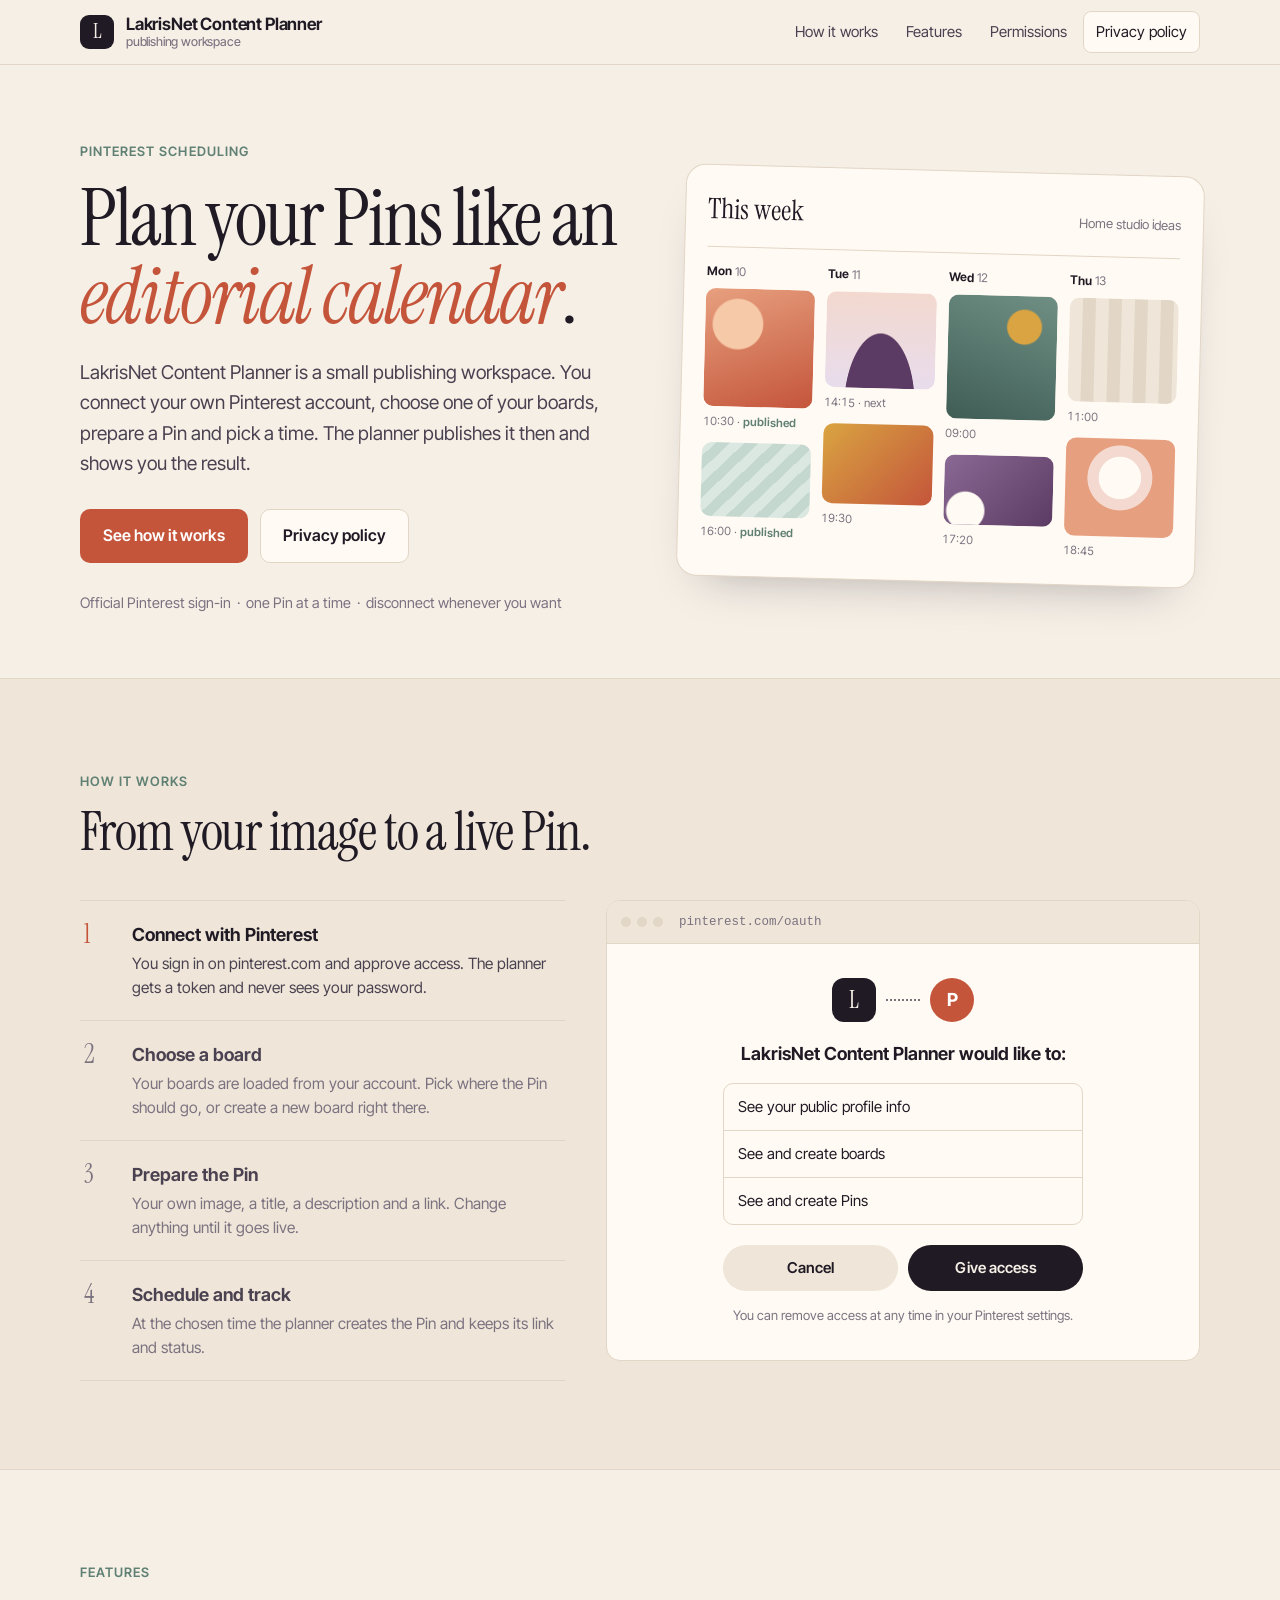
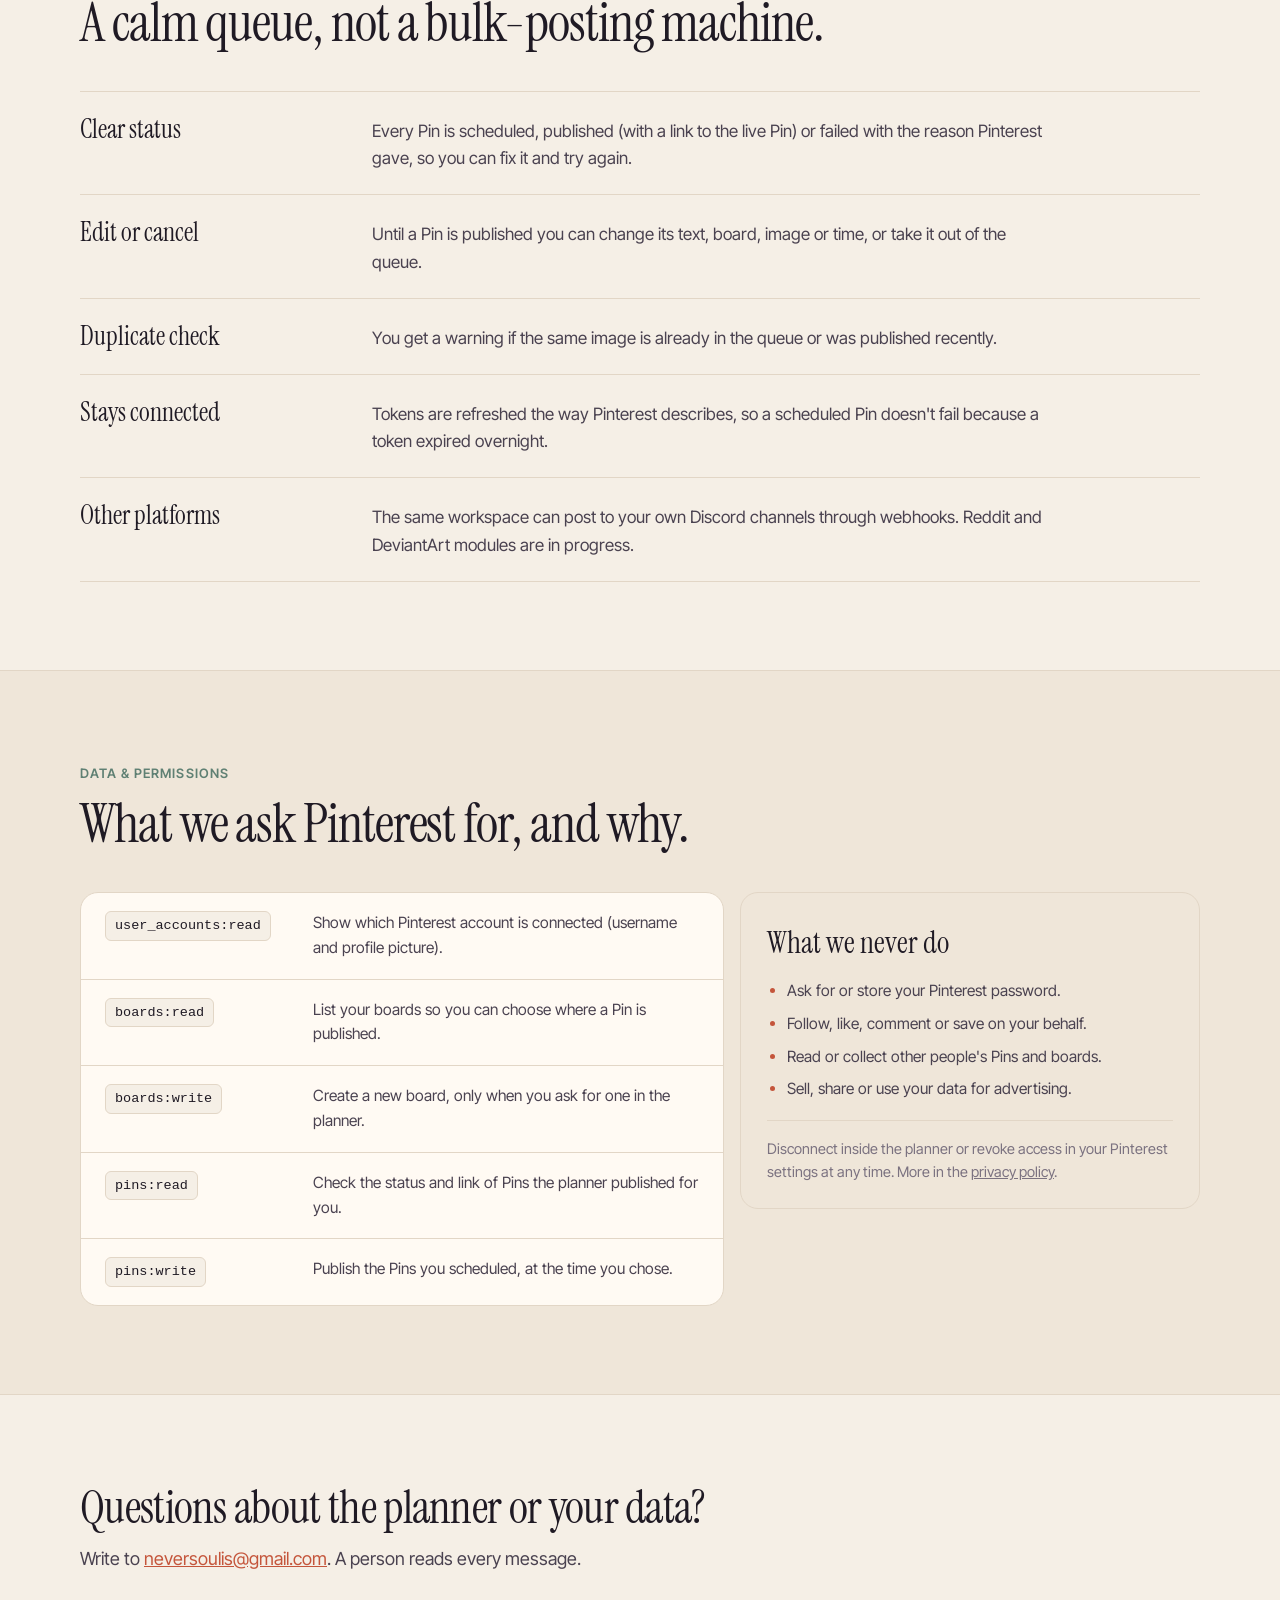
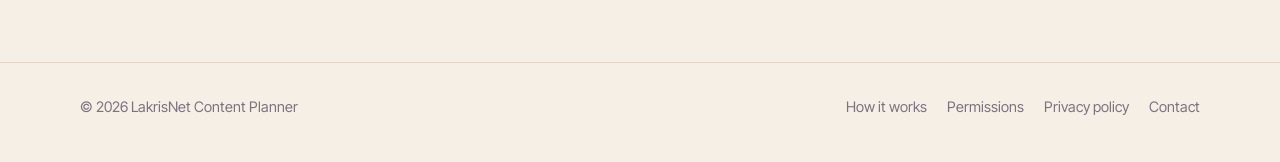
==== commit 685a7ec5: "Add files via upload" ====
--- a/index.html
+++ b/index.html
@@ -117,7 +117,8 @@
                   <span class="flow-num">2</span>
                   <span>
                     <strong>Choose a board</strong>
-                    <span class="flow-text">Your boards are loaded from your account. Pick where the Pin should go.</span>
+                    <span class="flow-text">Your boards are loaded from your account. Pick where the Pin should go, or
+                      create a new board right there.</span>
                   </span>
                 </button>
               </li>
@@ -156,7 +157,7 @@
                   <h3>LakrisNet Content Planner would like to:</h3>
                   <ul>
                     <li>See your public profile info</li>
-                    <li>See your boards</li>
+                    <li>See and create boards</li>
                     <li>See and create Pins</li>
                   </ul>
                   <div class="consent-actions">
@@ -236,7 +237,8 @@
             </div>
             <div>
               <dt>Other platforms</dt>
-              <dd>The same workspace has separate modules for Reddit and DeviantArt, each with its own sign-in.</dd>
+              <dd>The same workspace can post to your own Discord channels through webhooks. Reddit and DeviantArt
+                modules are in progress.</dd>
             </div>
           </dl>
         </div>
@@ -258,6 +260,10 @@
               <div class="perm-row" role="row">
                 <code role="cell">boards:read</code>
                 <p role="cell">List your boards so you can choose where a Pin is published.</p>
+              </div>
+              <div class="perm-row" role="row">
+                <code role="cell">boards:write</code>
+                <p role="cell">Create a new board, only when you ask for one in the planner.</p>
               </div>
               <div class="perm-row" role="row">
                 <code role="cell">pins:read</code>
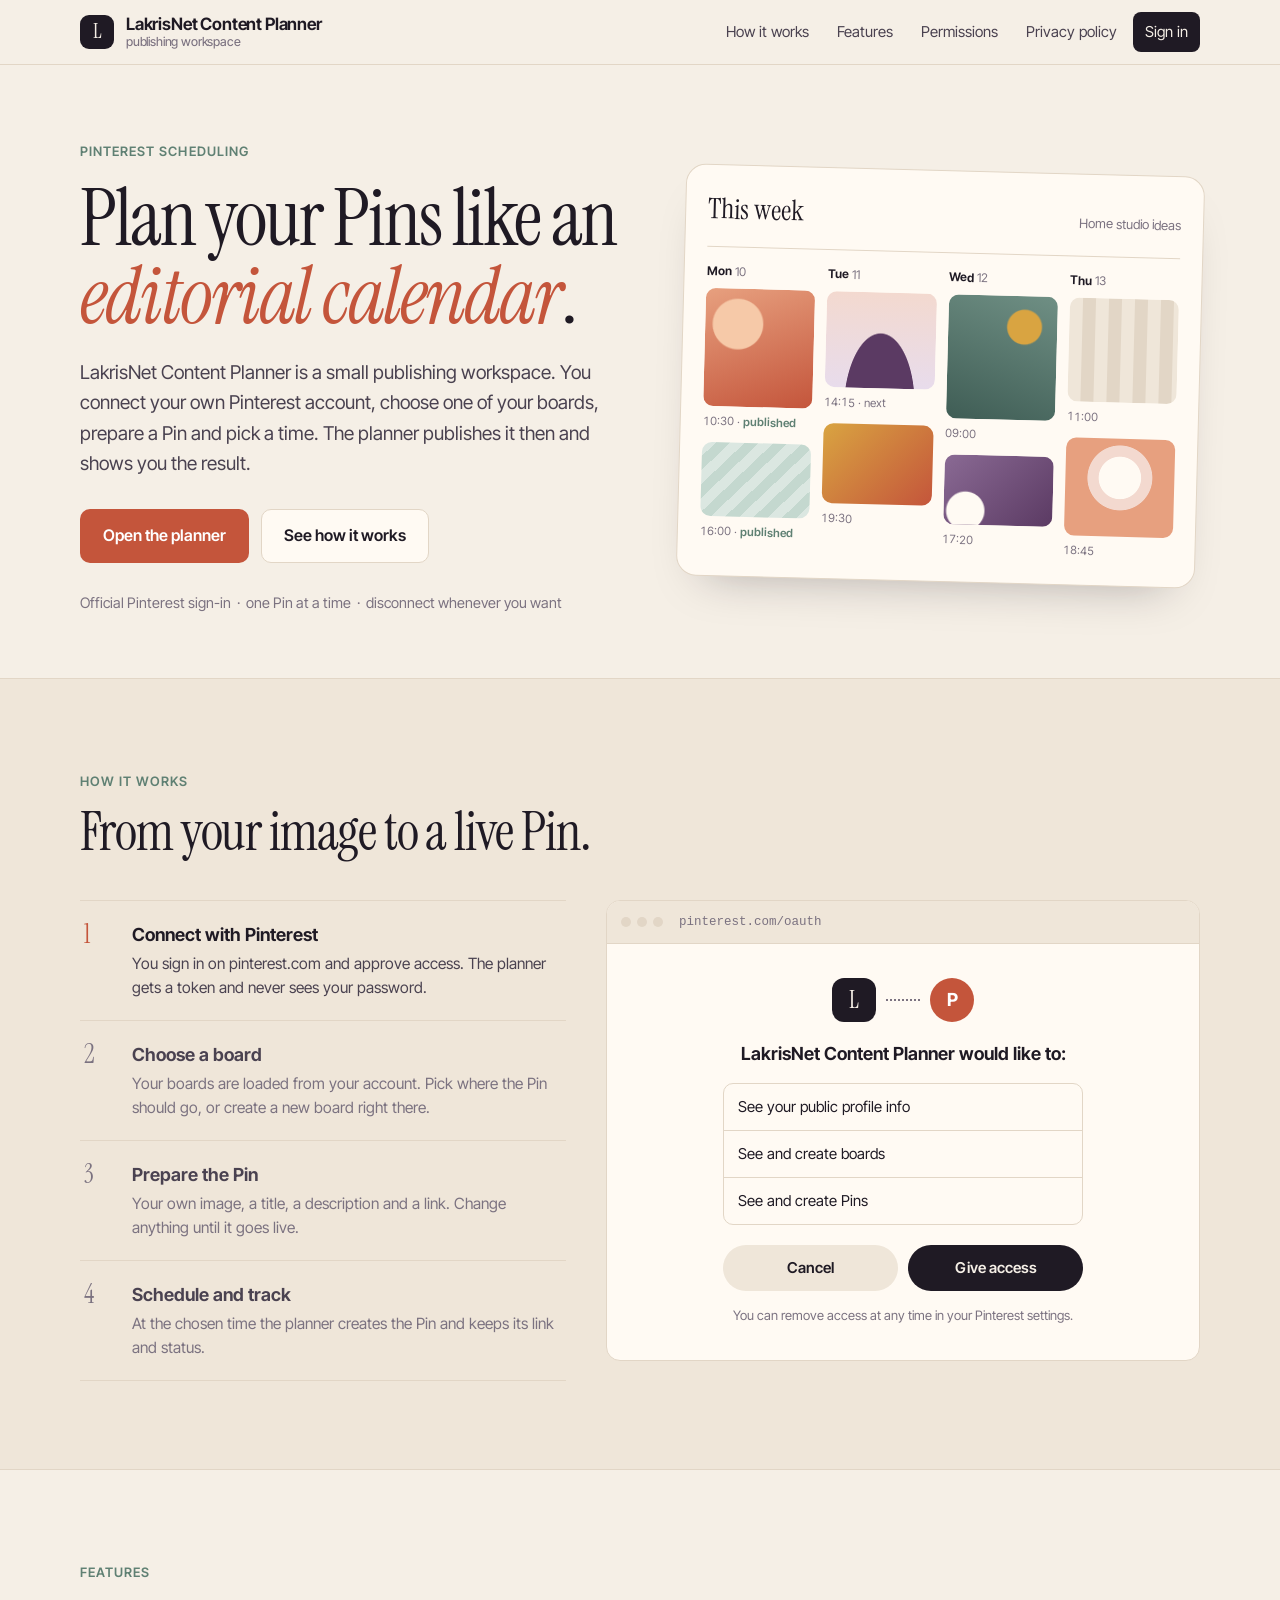
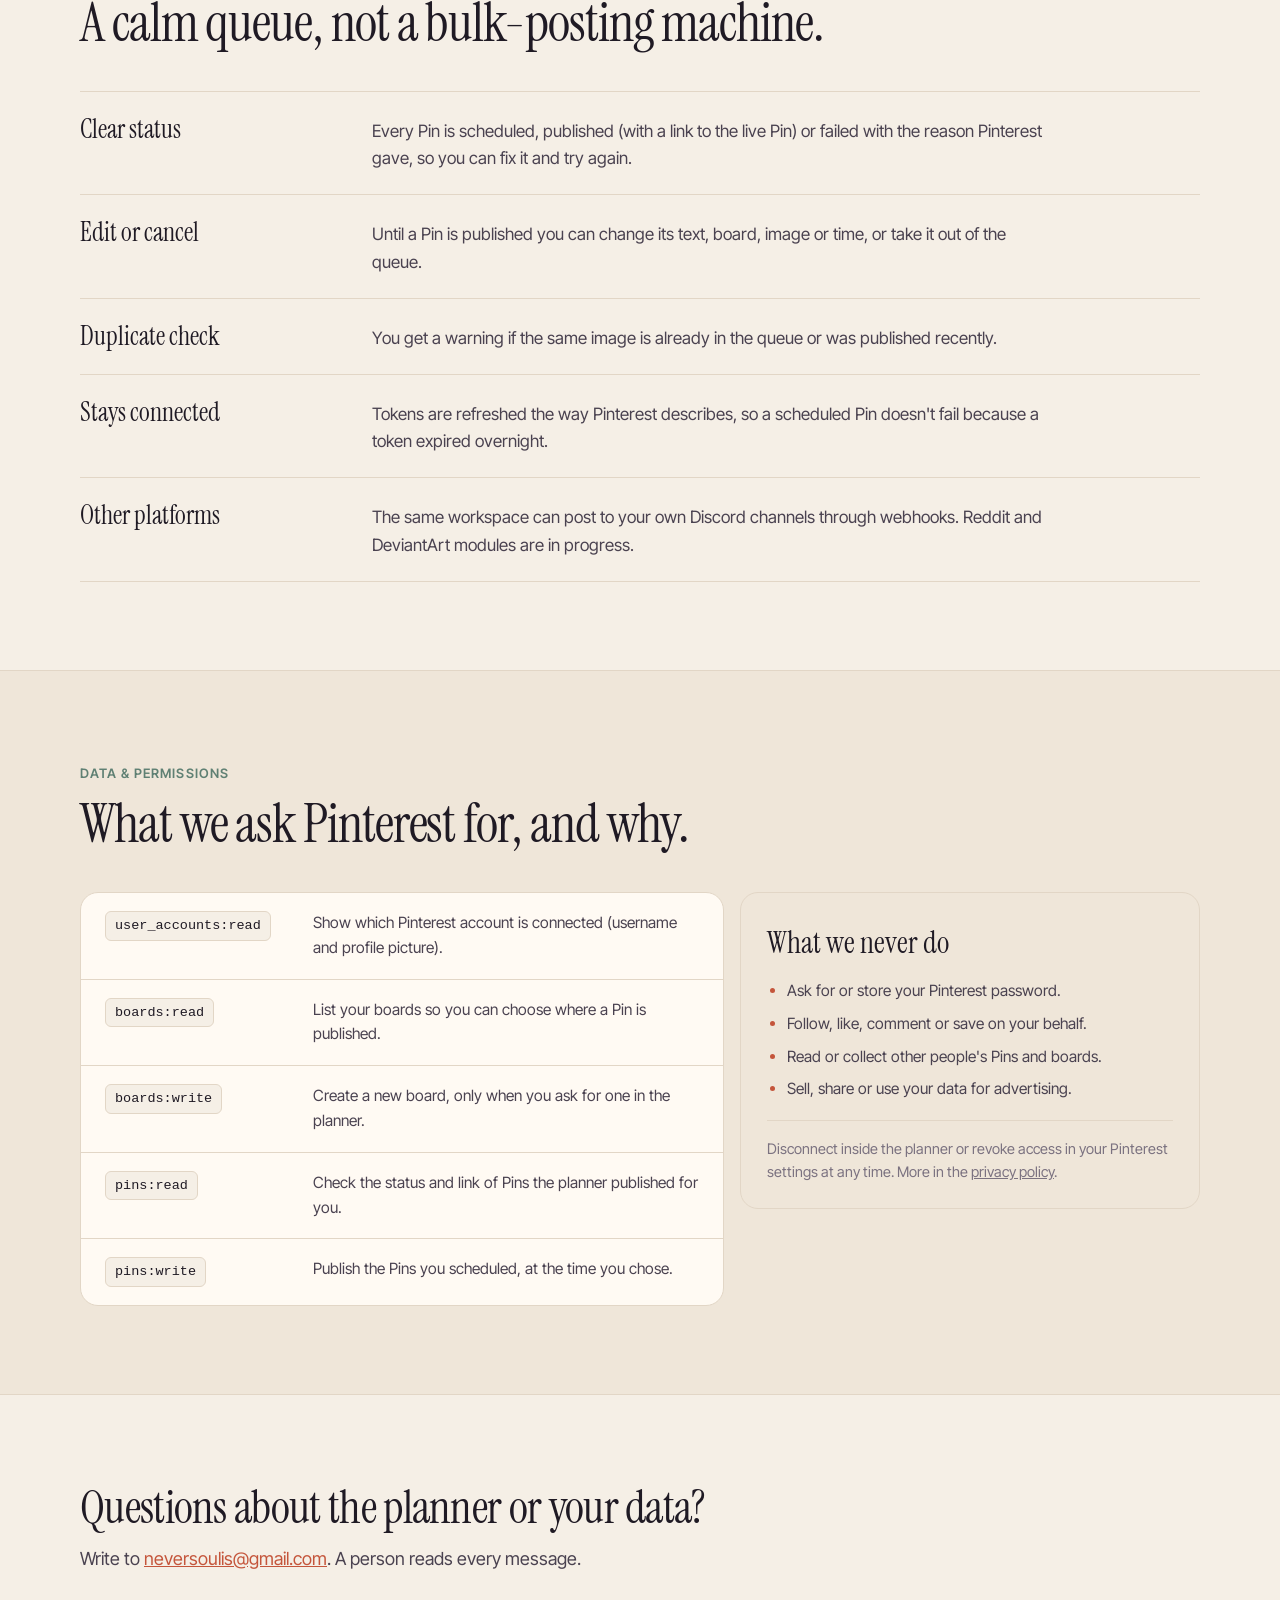
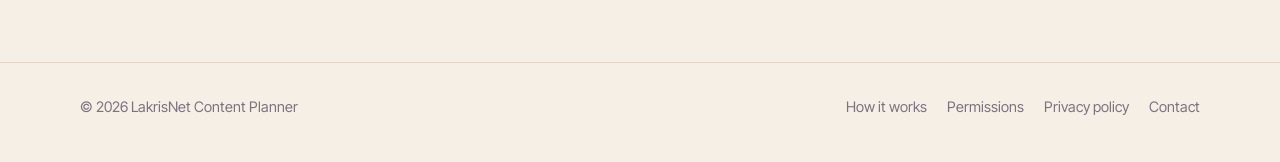
==== commit 7fb4987e: "Add files via upload" ====
--- a/index.html
+++ b/index.html
@@ -27,7 +27,8 @@
           <a href="#how">How it works</a>
           <a href="#features">Features</a>
           <a href="#permissions">Permissions</a>
-          <a class="nav-cta" href="privacy-policy.html">Privacy policy</a>
+          <a href="privacy-policy.html">Privacy policy</a>
+          <a class="nav-solid" href="https://engine-server.taild0e7ed.ts.net:8443/signin">Sign in</a>
         </nav>
       </div>
     </header>
@@ -45,8 +46,8 @@
               and shows you the result.
             </p>
             <div class="cta-row">
-              <a class="btn btn-primary" href="#how">See how it works</a>
-              <a class="btn btn-ghost" href="privacy-policy.html">Privacy policy</a>
+              <a class="btn btn-primary" href="https://engine-server.taild0e7ed.ts.net:8443/signin">Open the planner</a>
+              <a class="btn btn-ghost" href="#how">See how it works</a>
             </div>
             <p class="hero-note">
               Official Pinterest sign-in &nbsp;·&nbsp; one Pin at a time &nbsp;·&nbsp; disconnect whenever you want
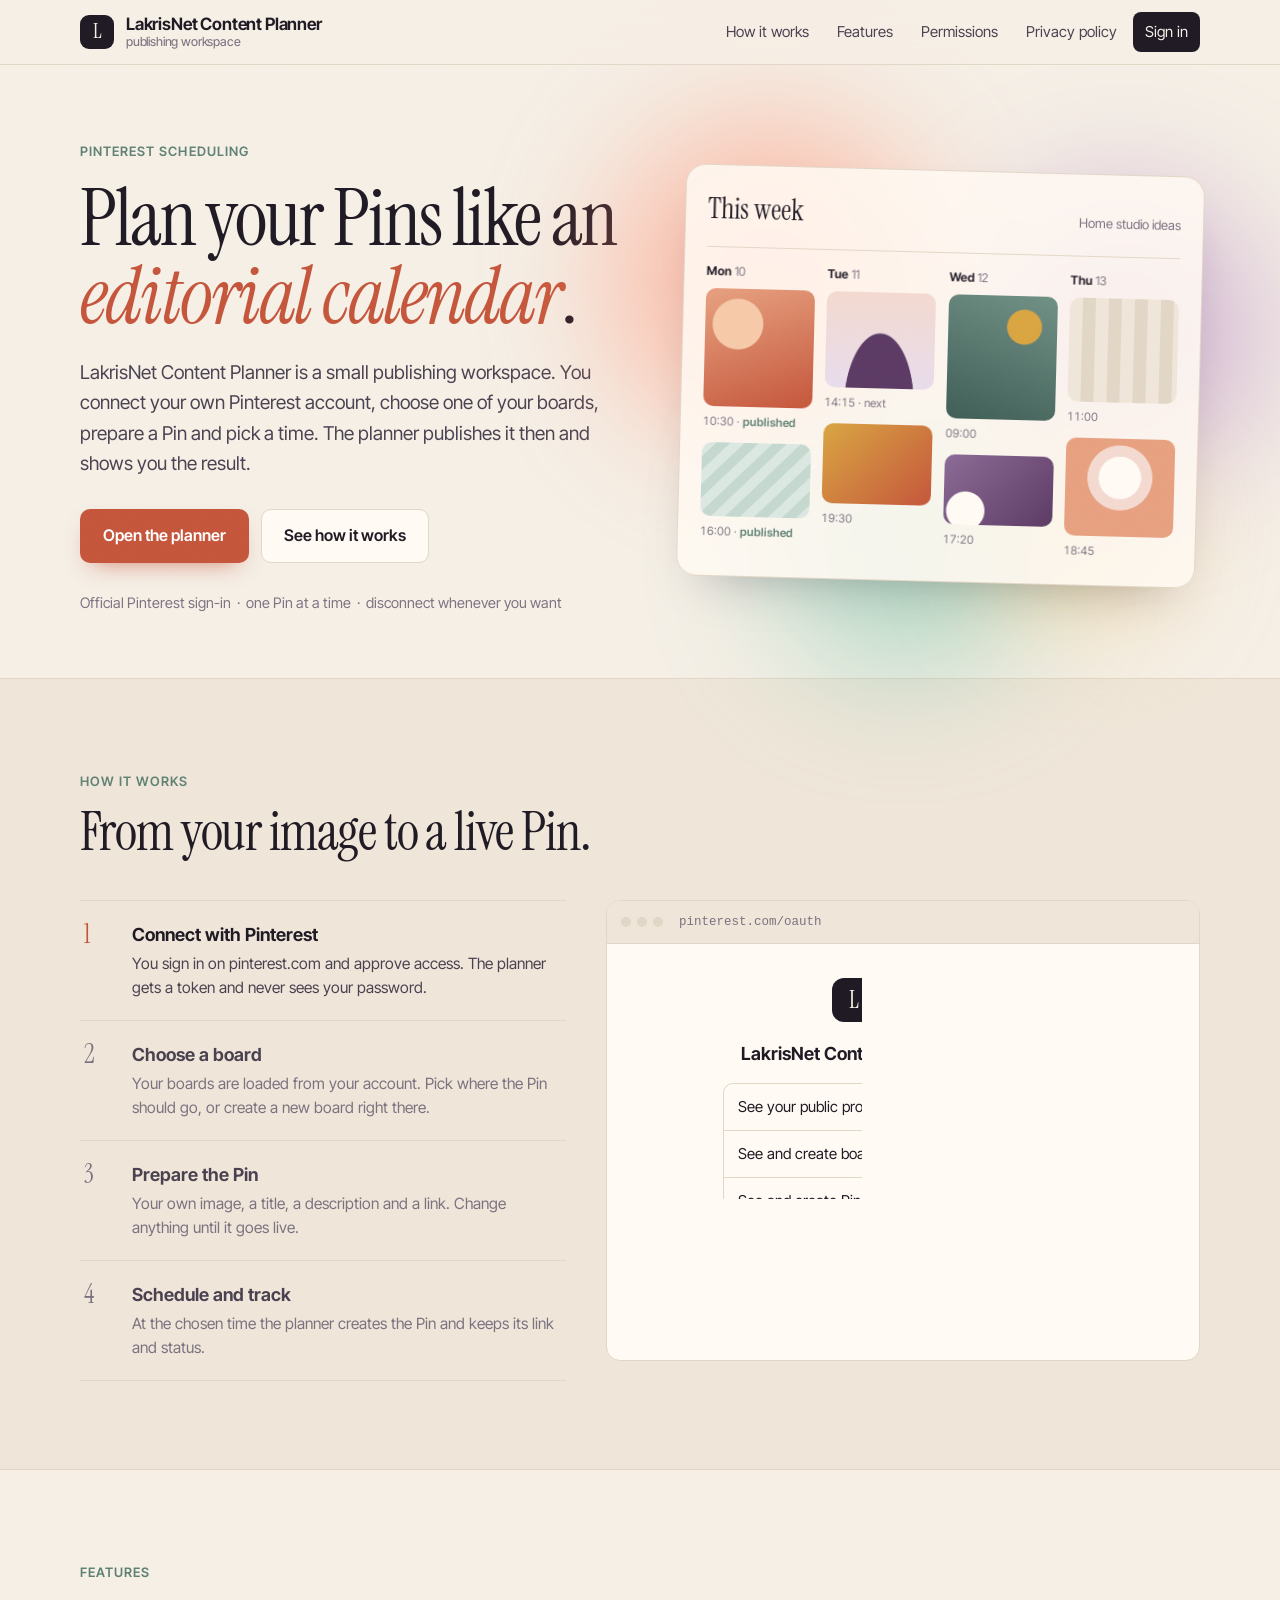
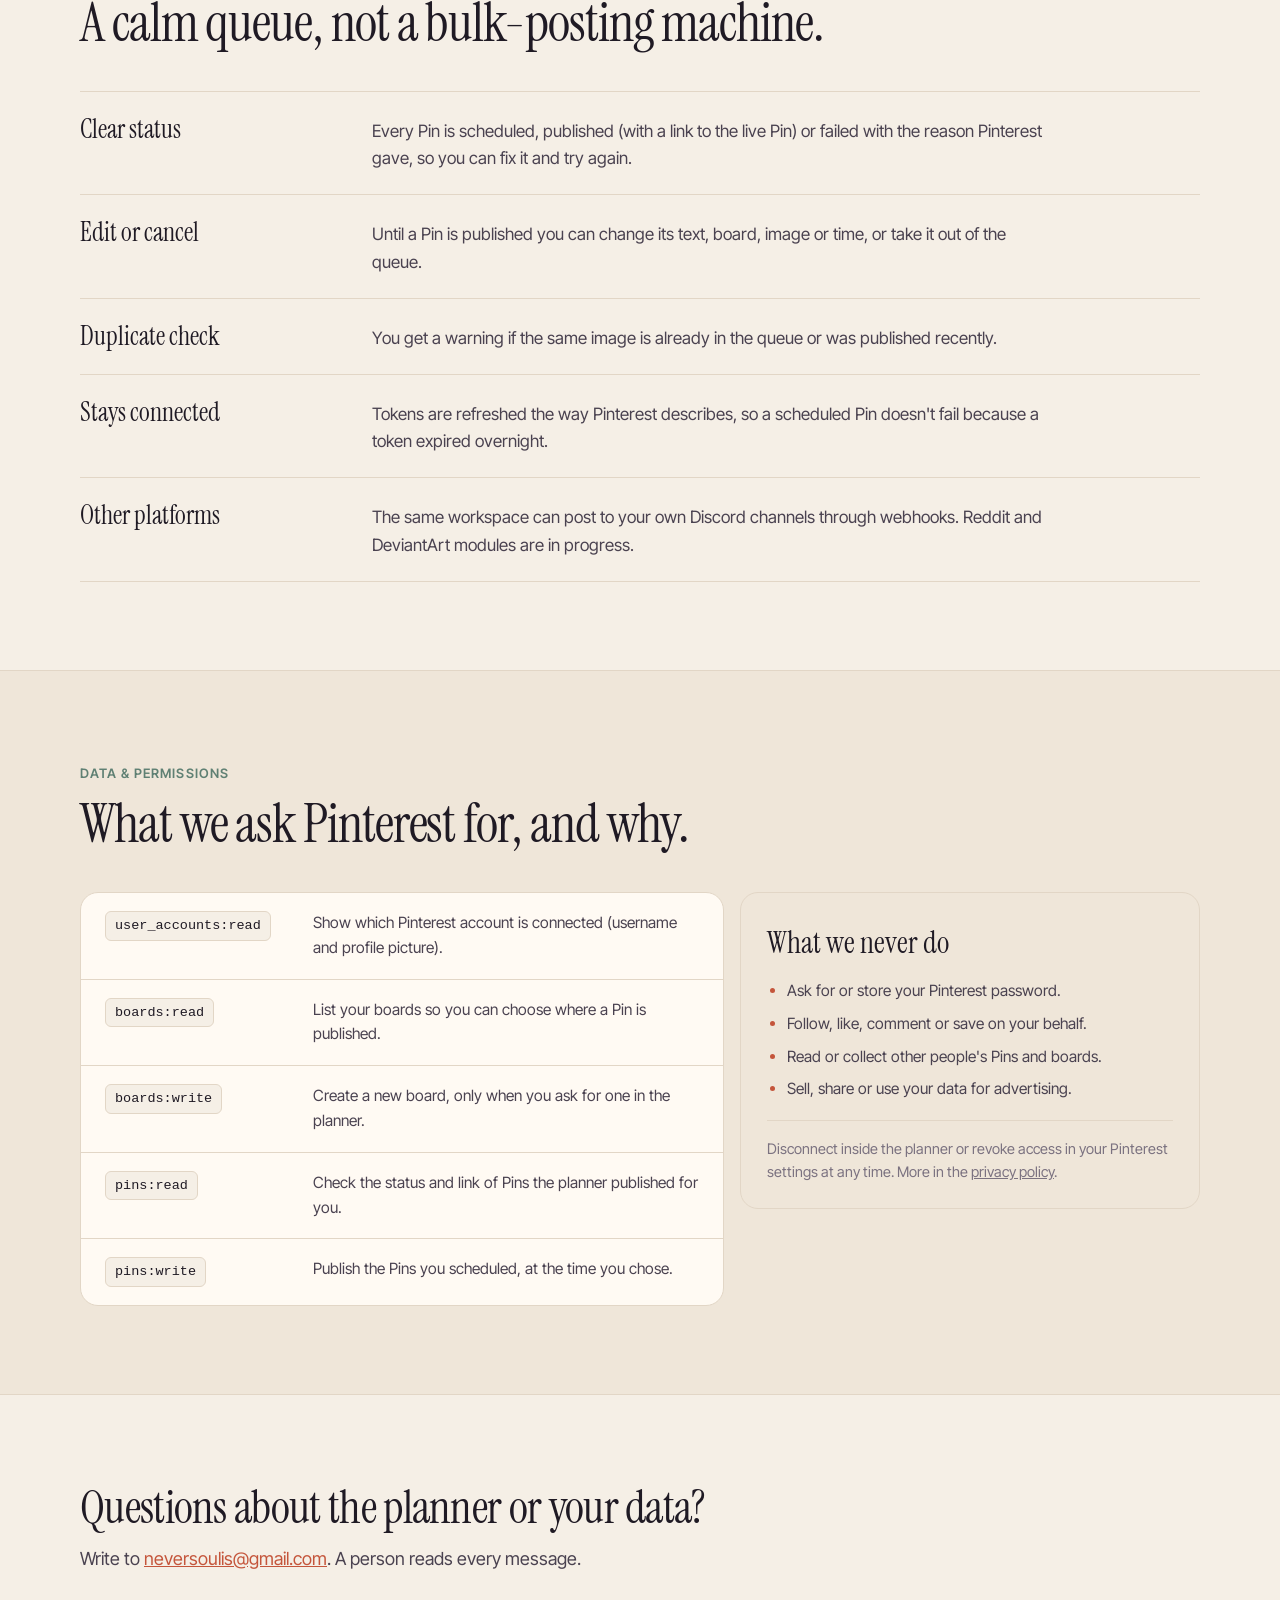
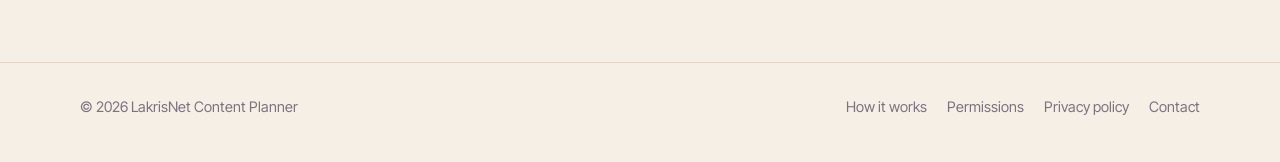
==== commit ca9414ec: "Add files via upload" ====
--- a/index.html
+++ b/index.html
@@ -54,39 +54,47 @@
             </p>
           </div>
 
-          <div class="board" aria-hidden="true">
-            <div class="board-head">
-              <span class="board-title">This week</span>
-              <span class="board-sub">Home studio ideas</span>
-            </div>
-            <div class="week">
-              <div>
-                <div class="day-label"><b>Mon</b> 10</div>
-                <div class="pin art-1"></div>
-                <p class="pin-cap">10:30 · <span class="ok">published</span></p>
-                <div class="pin art-2"></div>
-                <p class="pin-cap">16:00 · <span class="ok">published</span></p>
-              </div>
-              <div>
-                <div class="day-label"><b>Tue</b> 11</div>
-                <div class="pin art-3"></div>
-                <p class="pin-cap">14:15 · next</p>
-                <div class="pin art-5"></div>
-                <p class="pin-cap">19:30</p>
-              </div>
-              <div>
-                <div class="day-label"><b>Wed</b> 12</div>
-                <div class="pin art-4"></div>
-                <p class="pin-cap">09:00</p>
-                <div class="pin art-7"></div>
-                <p class="pin-cap">17:20</p>
-              </div>
-              <div>
-                <div class="day-label"><b>Thu</b> 13</div>
-                <div class="pin art-6"></div>
-                <p class="pin-cap">11:00</p>
-                <div class="pin art-8"></div>
-                <p class="pin-cap">18:45</p>
+          <div class="stage" aria-hidden="true">
+            <span class="blob blob-a"></span>
+            <span class="blob blob-b"></span>
+            <span class="blob blob-c"></span>
+            <span class="blob blob-d"></span>
+            <div class="tilt">
+              <div class="board">
+                <div class="board-head">
+                  <span class="board-title">This week</span>
+                  <span class="board-sub">Home studio ideas</span>
+                </div>
+                <div class="week">
+                  <div>
+                    <div class="day-label"><b>Mon</b> 10</div>
+                    <div class="pin art-1" style="--i:0"></div>
+                    <p class="pin-cap">10:30 · <span class="ok">published</span></p>
+                    <div class="pin art-2" style="--i:1"></div>
+                    <p class="pin-cap">16:00 · <span class="ok">published</span></p>
+                  </div>
+                  <div>
+                    <div class="day-label"><b>Tue</b> 11</div>
+                    <div class="pin art-3 is-next" style="--i:2"></div>
+                    <p class="pin-cap">14:15 · next</p>
+                    <div class="pin art-5" style="--i:3"></div>
+                    <p class="pin-cap">19:30</p>
+                  </div>
+                  <div>
+                    <div class="day-label"><b>Wed</b> 12</div>
+                    <div class="pin art-4" style="--i:4"></div>
+                    <p class="pin-cap">09:00</p>
+                    <div class="pin art-7" style="--i:5"></div>
+                    <p class="pin-cap">17:20</p>
+                  </div>
+                  <div>
+                    <div class="day-label"><b>Thu</b> 13</div>
+                    <div class="pin art-6" style="--i:6"></div>
+                    <p class="pin-cap">11:00</p>
+                    <div class="pin art-8" style="--i:7"></div>
+                    <p class="pin-cap">18:45</p>
+                  </div>
+                </div>
               </div>
             </div>
           </div>
@@ -332,6 +340,25 @@
           });
         });
       })();
+
+      // Board leans toward the pointer (skipped for reduced motion and touch).
+      (function () {
+        var stage = document.querySelector(".stage");
+        var tilt = stage && stage.querySelector(".tilt");
+        if (!tilt || matchMedia("(prefers-reduced-motion: reduce)").matches || !matchMedia("(hover: hover)").matches) return;
+        var hero = document.querySelector(".hero");
+        hero.addEventListener("pointermove", function (e) {
+          var r = stage.getBoundingClientRect();
+          var x = (e.clientX - (r.left + r.width / 2)) / r.width;
+          var y = (e.clientY - (r.top + r.height / 2)) / r.height;
+          tilt.style.setProperty("--rx", (x * 10).toFixed(2) + "deg");
+          tilt.style.setProperty("--ry", (-y * 8).toFixed(2) + "deg");
+        });
+        hero.addEventListener("pointerleave", function () {
+          tilt.style.setProperty("--rx", "0deg");
+          tilt.style.setProperty("--ry", "0deg");
+        });
+      })();
     </script>
   </body>
 </html>
--- a/styles.css
+++ b/styles.css
@@ -41,6 +41,7 @@
 
 body {
   margin: 0;
+  position: relative;
   background: var(--paper);
   color: var(--ink);
   font-family: var(--sans);
@@ -115,6 +116,7 @@
 }
 
 .nav a {
+  white-space: nowrap;
   text-decoration: none;
   font-size: 15px;
   color: var(--ink-2);
@@ -208,8 +210,11 @@
   border: 1px solid var(--line);
   border-radius: 20px;
   padding: 22px 22px 12px;
-  transform: rotate(1.5deg);
+  position: relative;
+  --tilt: 1.5deg;
+  transform: rotate(var(--tilt));
   box-shadow: 0 24px 48px -28px rgba(31, 26, 36, 0.35);
+  animation: drift 9s ease-in-out infinite;
 }
 
 .board-head {
@@ -681,6 +686,129 @@
 .doc code { font-family: var(--mono); font-size: 0.88em; }
 
 /* ── Responsive ── */
+/* ── Depth & motion ─────────────────────────────────────────── */
+
+/* Paper grain over the whole page, so flat colour feels like a printed sheet. */
+body::before {
+  content: "";
+  position: fixed;
+  inset: 0;
+  z-index: 100;
+  pointer-events: none;
+  opacity: 0.07;
+  mix-blend-mode: overlay;
+  background-image: url("data:image/svg+xml;utf8,<svg xmlns='http://www.w3.org/2000/svg' width='160' height='160'><filter id='n'><feTurbulence type='fractalNoise' baseFrequency='.85' numOctaves='3' stitchTiles='stitch'/></filter><rect width='100%' height='100%' filter='url(%23n)'/></svg>");
+}
+
+/* Topbar turns to frosted glass over the colour behind it. */
+.topbar {
+  background: color-mix(in srgb, var(--paper) 72%, transparent);
+  -webkit-backdrop-filter: blur(14px) saturate(1.3);
+  backdrop-filter: blur(14px) saturate(1.3);
+}
+
+/* The stage: blurred ink washes behind the floating board. */
+.stage {
+  position: relative;
+  isolation: isolate;
+  perspective: 1100px;
+}
+
+.blob {
+  position: absolute;
+  z-index: -1;
+  border-radius: 50%;
+  filter: blur(60px);
+  opacity: 0.72;
+  will-change: transform;
+}
+
+.blob-a { width: 62%; aspect-ratio: 1; left: -14%; top: -12%; background: #ff8a6b; animation: wander-a 22s ease-in-out infinite; }
+.blob-b { width: 54%; aspect-ratio: 1; right: -12%; top: 6%;  background: #b07cc0; animation: wander-b 26s ease-in-out infinite; }
+.blob-c { width: 50%; aspect-ratio: 1; left: 18%; bottom: -22%; background: #6fc2a6; animation: wander-c 30s ease-in-out infinite; }
+.blob-d { width: 30%; aspect-ratio: 1; right: 8%; bottom: -6%; background: #f2b84b; opacity: 0.6; animation: wander-a 18s ease-in-out infinite reverse; }
+
+@media (prefers-color-scheme: light), (prefers-color-scheme: no-preference) {
+  .blob { opacity: 0.5; filter: blur(64px); }
+}
+
+@keyframes wander-a {
+  0%, 100% { transform: translate(0, 0) scale(1); }
+  33% { transform: translate(14%, 10%) scale(1.12); }
+  66% { transform: translate(-6%, 16%) scale(0.92); }
+}
+@keyframes wander-b {
+  0%, 100% { transform: translate(0, 0) scale(1); }
+  50% { transform: translate(-18%, 14%) scale(1.15); }
+}
+@keyframes wander-c {
+  0%, 100% { transform: translate(0, 0) scale(1.05); }
+  40% { transform: translate(16%, -12%) scale(0.9); }
+  75% { transform: translate(-10%, -4%) scale(1.1); }
+}
+
+/* Pointer tilt (set by script) + slow float of the board itself. */
+.tilt {
+  transform: rotateX(var(--ry, 0deg)) rotateY(var(--rx, 0deg));
+  transform-style: preserve-3d;
+  transition: transform 0.6s cubic-bezier(.2, .7, .2, 1);
+}
+
+.board {
+  background: color-mix(in srgb, var(--card) 86%, transparent);
+  -webkit-backdrop-filter: blur(18px);
+  backdrop-filter: blur(18px);
+}
+
+@keyframes drift {
+  0%, 100% { transform: translateY(0) rotate(var(--tilt)); box-shadow: 0 30px 60px -30px rgba(20, 14, 26, 0.45); }
+  50% { transform: translateY(-14px) rotate(calc(var(--tilt) + 0.7deg)); box-shadow: 0 46px 70px -34px rgba(20, 14, 26, 0.32); }
+}
+
+/* Pins land one after another when the page opens, like a week being filled in. */
+.pin {
+  animation: land 0.7s cubic-bezier(.2, .8, .25, 1.15) both;
+  animation-delay: calc(0.25s + var(--i, 0) * 0.08s);
+}
+
+@keyframes land {
+  from { opacity: 0; transform: translateY(10px) scale(0.92); }
+  to { opacity: 1; transform: none; }
+}
+
+/* The next Pin in the queue breathes: it is the one about to go out. */
+.is-next { position: relative; }
+.is-next::after {
+  content: "";
+  position: absolute;
+  inset: -4px;
+  border-radius: 13px;
+  border: 2px solid var(--terra);
+  opacity: 0;
+  animation: breathe 2.6s ease-in-out 1.4s infinite;
+}
+
+@keyframes breathe {
+  0%, 100% { opacity: 0; transform: scale(0.97); }
+  50% { opacity: 0.9; transform: scale(1); }
+}
+
+/* "How it works": the screen fades across when you pick a step. */
+.screen:not([hidden]) { animation: swap 0.35s ease both; }
+@keyframes swap {
+  from { opacity: 0; transform: translateY(6px); }
+  to { opacity: 1; transform: none; }
+}
+
+/* Buttons press in a little. */
+.btn, .nav a { transition: background-color .2s, border-color .2s, transform .15s; }
+.btn:active, .nav a:active { transform: translateY(1px) scale(0.98); }
+.btn-primary { box-shadow: 0 10px 24px -12px color-mix(in srgb, var(--terra) 80%, transparent); }
+
+@media (max-width: 640px) {
+  .blob { filter: blur(44px); }
+}
+
 @media (max-width: 980px) {
   .hero .wrap,
   .flow,
@@ -688,7 +816,8 @@
   .policy .wrap { grid-template-columns: 1fr; }
 
   .hero { padding-top: 48px; }
-  .board { transform: rotate(0.8deg); margin-inline: 6px; }
+  .board { --tilt: 0.8deg; margin-inline: 6px; }
+  .nav a:not(.nav-cta):not(.nav-solid) { display: none; }
   .toc { position: static; }
   .feat-list > div { grid-template-columns: 200px 1fr; gap: 20px; }
 }
@@ -712,4 +841,6 @@
 
 @media (prefers-reduced-motion: reduce) {
   html { scroll-behavior: auto; }
-}
+  .board, .blob, .pin, .is-next::after, .screen { animation: none !important; }
+  .tilt { transform: none !important; }
+}
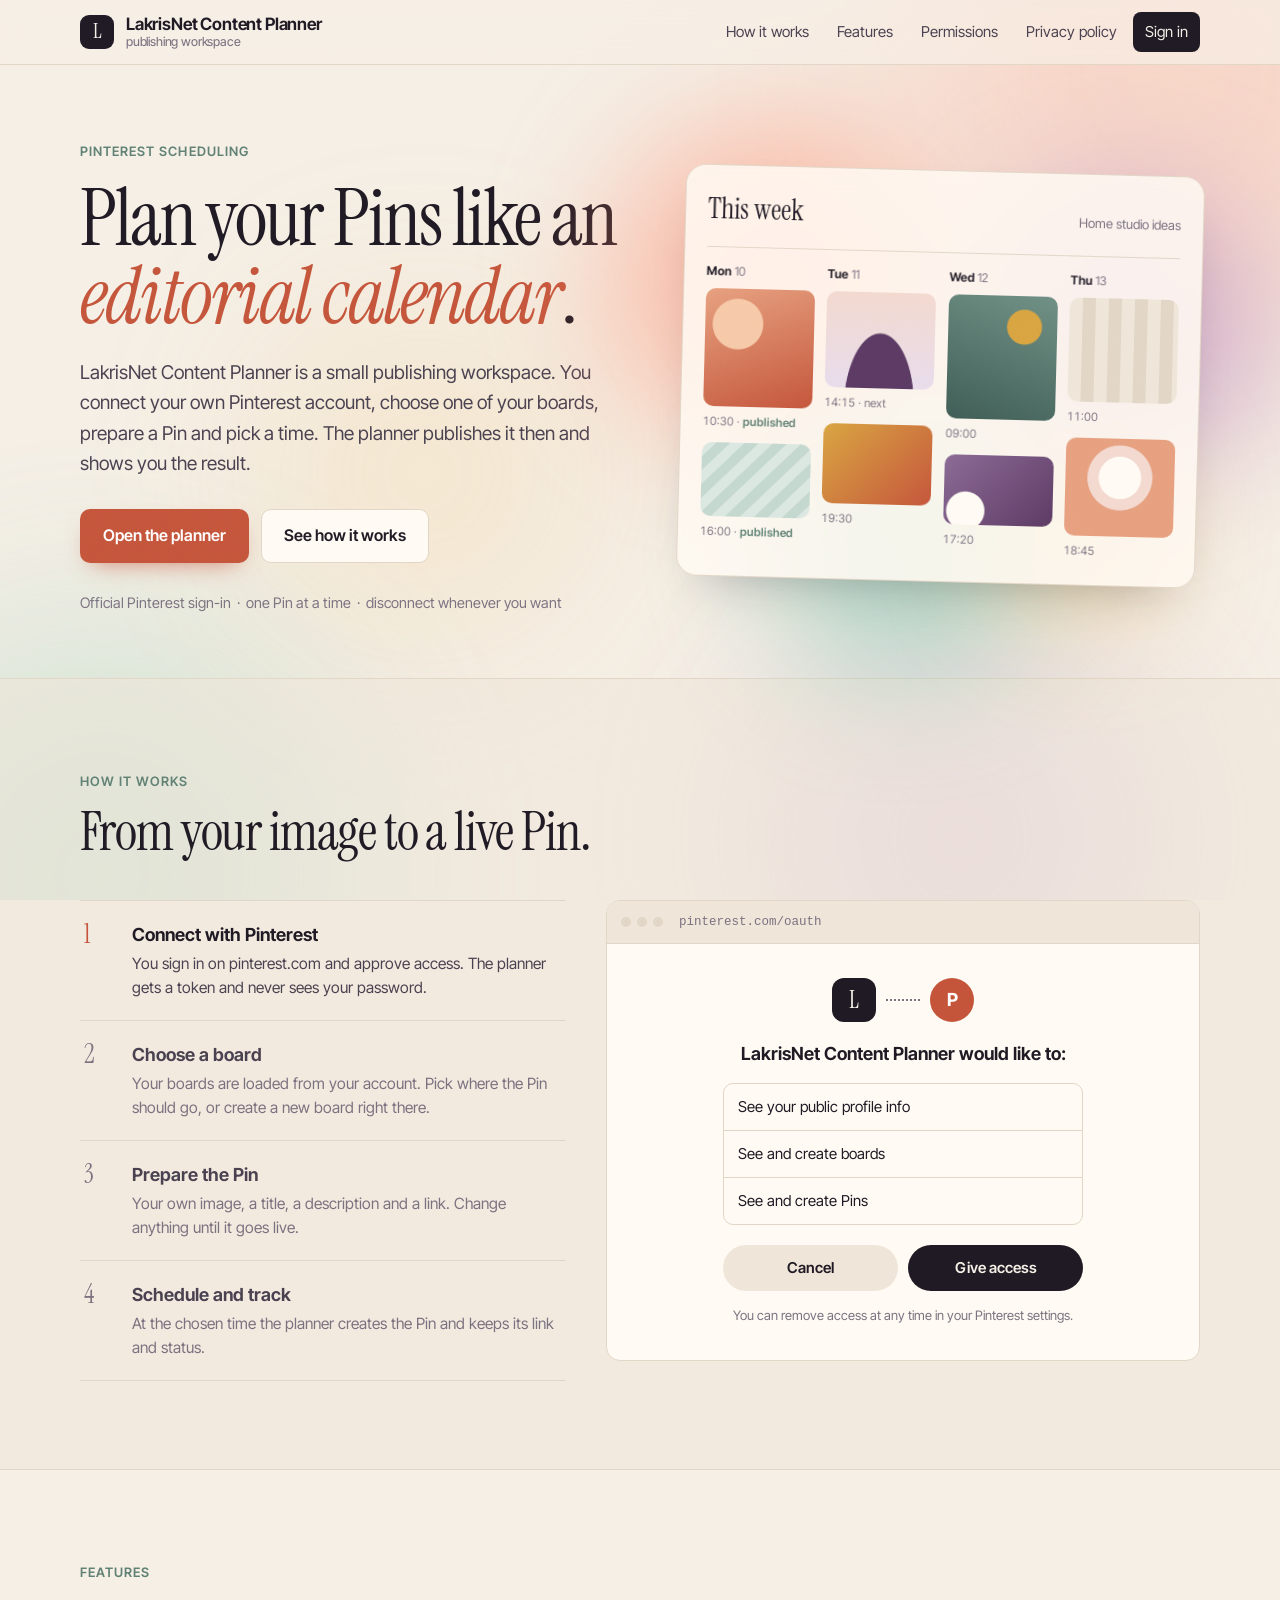
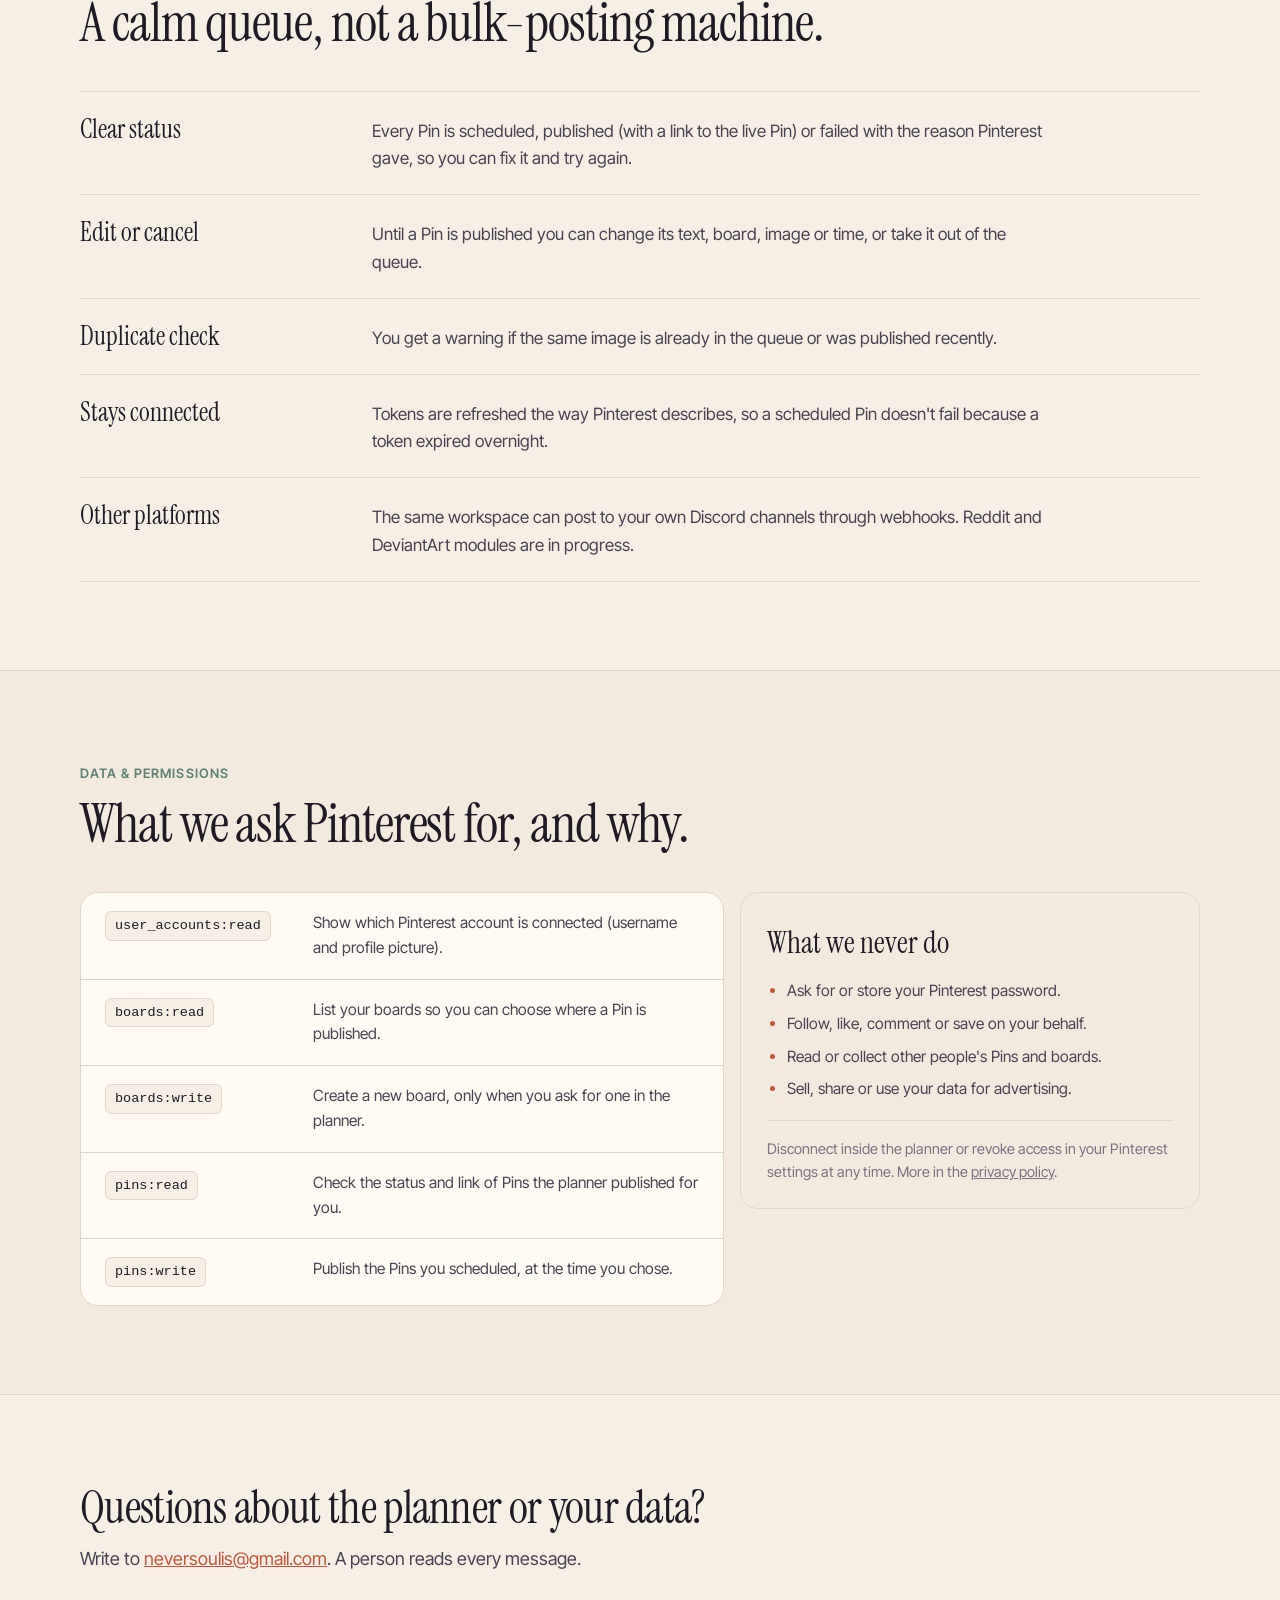
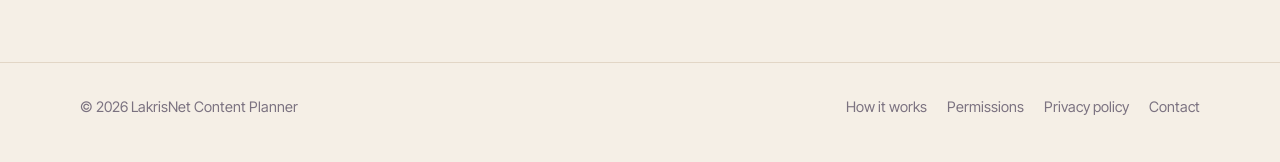
==== commit 745f68cb: "Add files via upload" ====
--- a/index.html
+++ b/index.html
@@ -17,6 +17,7 @@
     <link rel="stylesheet" href="styles.css" />
   </head>
   <body>
+    <div class="aura" aria-hidden="true"><span></span><span></span><span></span><span></span></div>
     <header class="topbar">
       <div class="wrap">
         <a class="brand" href="#top" aria-label="LakrisNet Content Planner, home">
--- a/styles.css
+++ b/styles.css
@@ -802,12 +802,40 @@
 
 /* Buttons press in a little. */
 .btn, .nav a { transition: background-color .2s, border-color .2s, transform .15s; }
-.btn:active, .nav a:active { transform: translateY(1px) scale(0.98); }
 .btn-primary { box-shadow: 0 10px 24px -12px color-mix(in srgb, var(--terra) 80%, transparent); }
 
 @media (max-width: 640px) {
   .blob { filter: blur(44px); }
 }
+
+/* Colour washes behind the whole page: they stay put while you scroll. */
+.aura { position: fixed; inset: 0; z-index: -1; overflow: hidden; pointer-events: none; }
+.aura span { position: absolute; border-radius: 50%; filter: blur(100px); opacity: 0.36; will-change: transform; }
+.aura span:nth-child(1) { width: 44vw; height: 44vw; right: -14vw; top: -16vw; background: #ff8a6b; animation: aura-a 36s ease-in-out infinite; }
+.aura span:nth-child(2) { width: 40vw; height: 40vw; left: -12vw; bottom: -18vw; background: #6fc2a6; animation: aura-b 42s ease-in-out infinite; }
+.aura span:nth-child(3) { width: 30vw; height: 30vw; right: 10vw; bottom: -10vw; background: #b07cc0; animation: aura-a 48s ease-in-out infinite reverse; }
+.aura span:nth-child(4) { width: 26vw; height: 26vw; left: 20vw; top: 34vh; background: #f2b84b; opacity: 0.16; animation: aura-b 40s ease-in-out infinite reverse; }
+
+@media (prefers-color-scheme: light), (prefers-color-scheme: no-preference) {
+  .aura span { opacity: 0.24; }
+}
+
+@keyframes aura-a {
+  0%, 100% { transform: translate(0, 0) scale(1); }
+  50% { transform: translate(-8vw, 7vw) scale(1.15); }
+}
+@keyframes aura-b {
+  0%, 100% { transform: translate(0, 0) scale(1.05); }
+  50% { transform: translate(10vw, -6vw) scale(0.9); }
+}
+
+/* Alternate sections become a tint, so the washes show through. */
+.section-alt { background: color-mix(in srgb, var(--paper-2) 55%, transparent); }
+
+/* Buttons rise toward the pointer. */
+.btn:hover, .nav a.nav-solid:hover, .nav a.nav-cta:hover { transform: translateY(-2px); box-shadow: 0 12px 24px -14px rgba(20, 14, 26, 0.55); }
+.btn-primary:hover { box-shadow: 0 18px 30px -12px color-mix(in srgb, var(--terra) 85%, transparent); }
+.btn:active, .nav a:active { transform: translateY(0) scale(0.98); box-shadow: none; }
 
 @media (max-width: 980px) {
   .hero .wrap,
@@ -841,6 +869,6 @@
 
 @media (prefers-reduced-motion: reduce) {
   html { scroll-behavior: auto; }
-  .board, .blob, .pin, .is-next::after, .screen { animation: none !important; }
+  .board, .blob, .pin, .is-next::after, .screen, .aura span { animation: none !important; }
   .tilt { transform: none !important; }
 }
